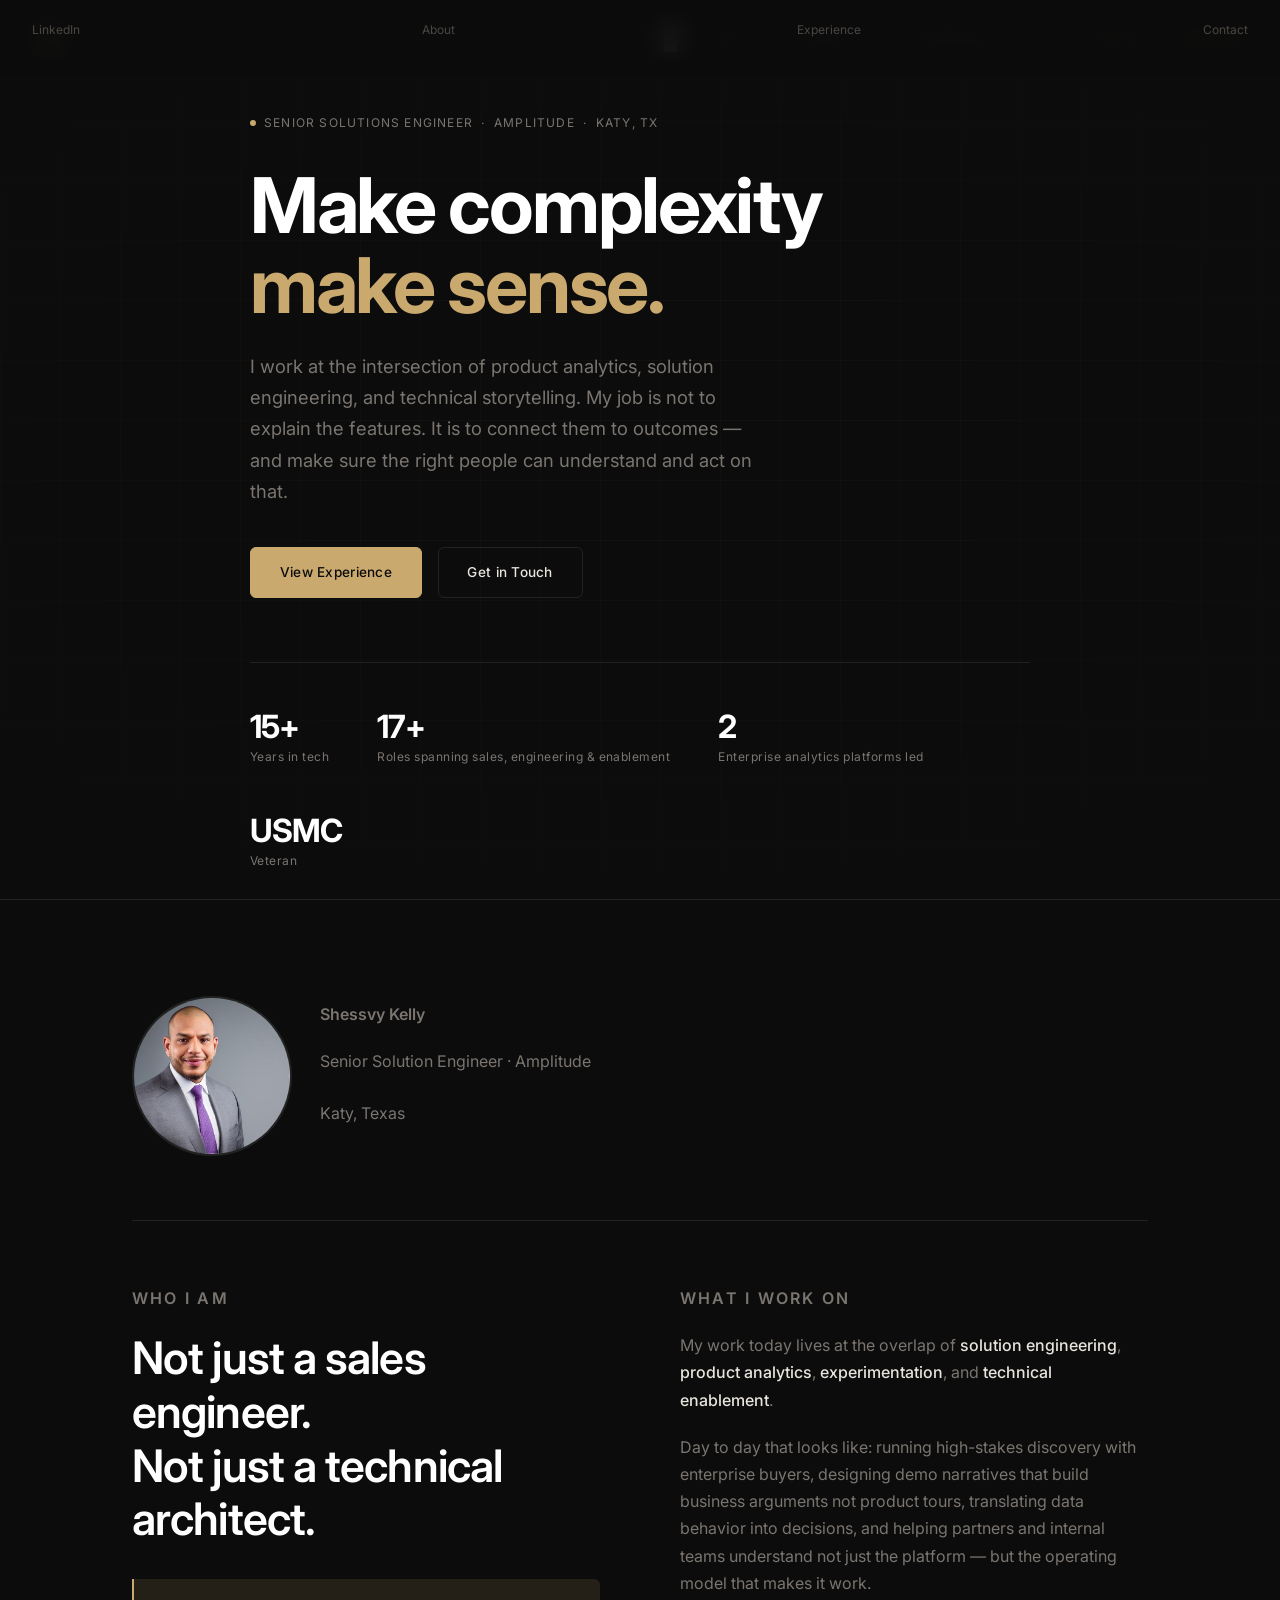
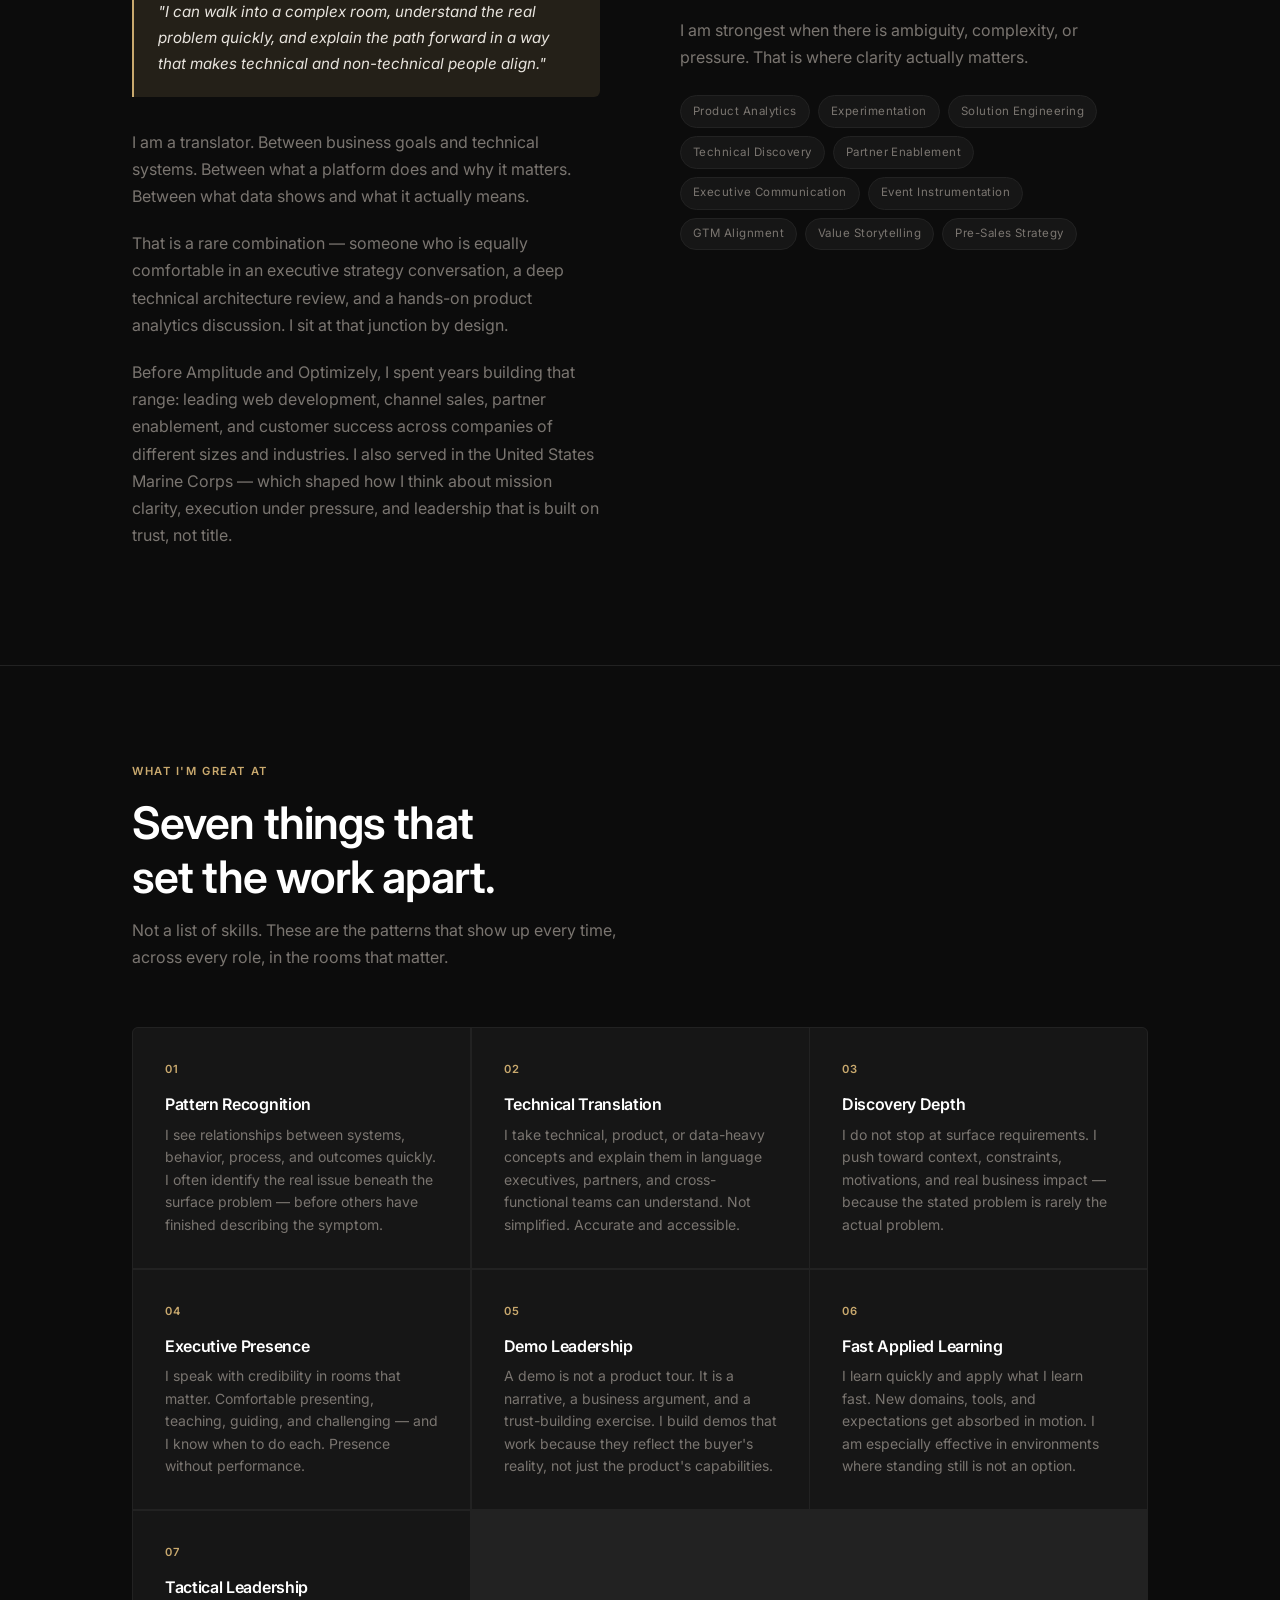
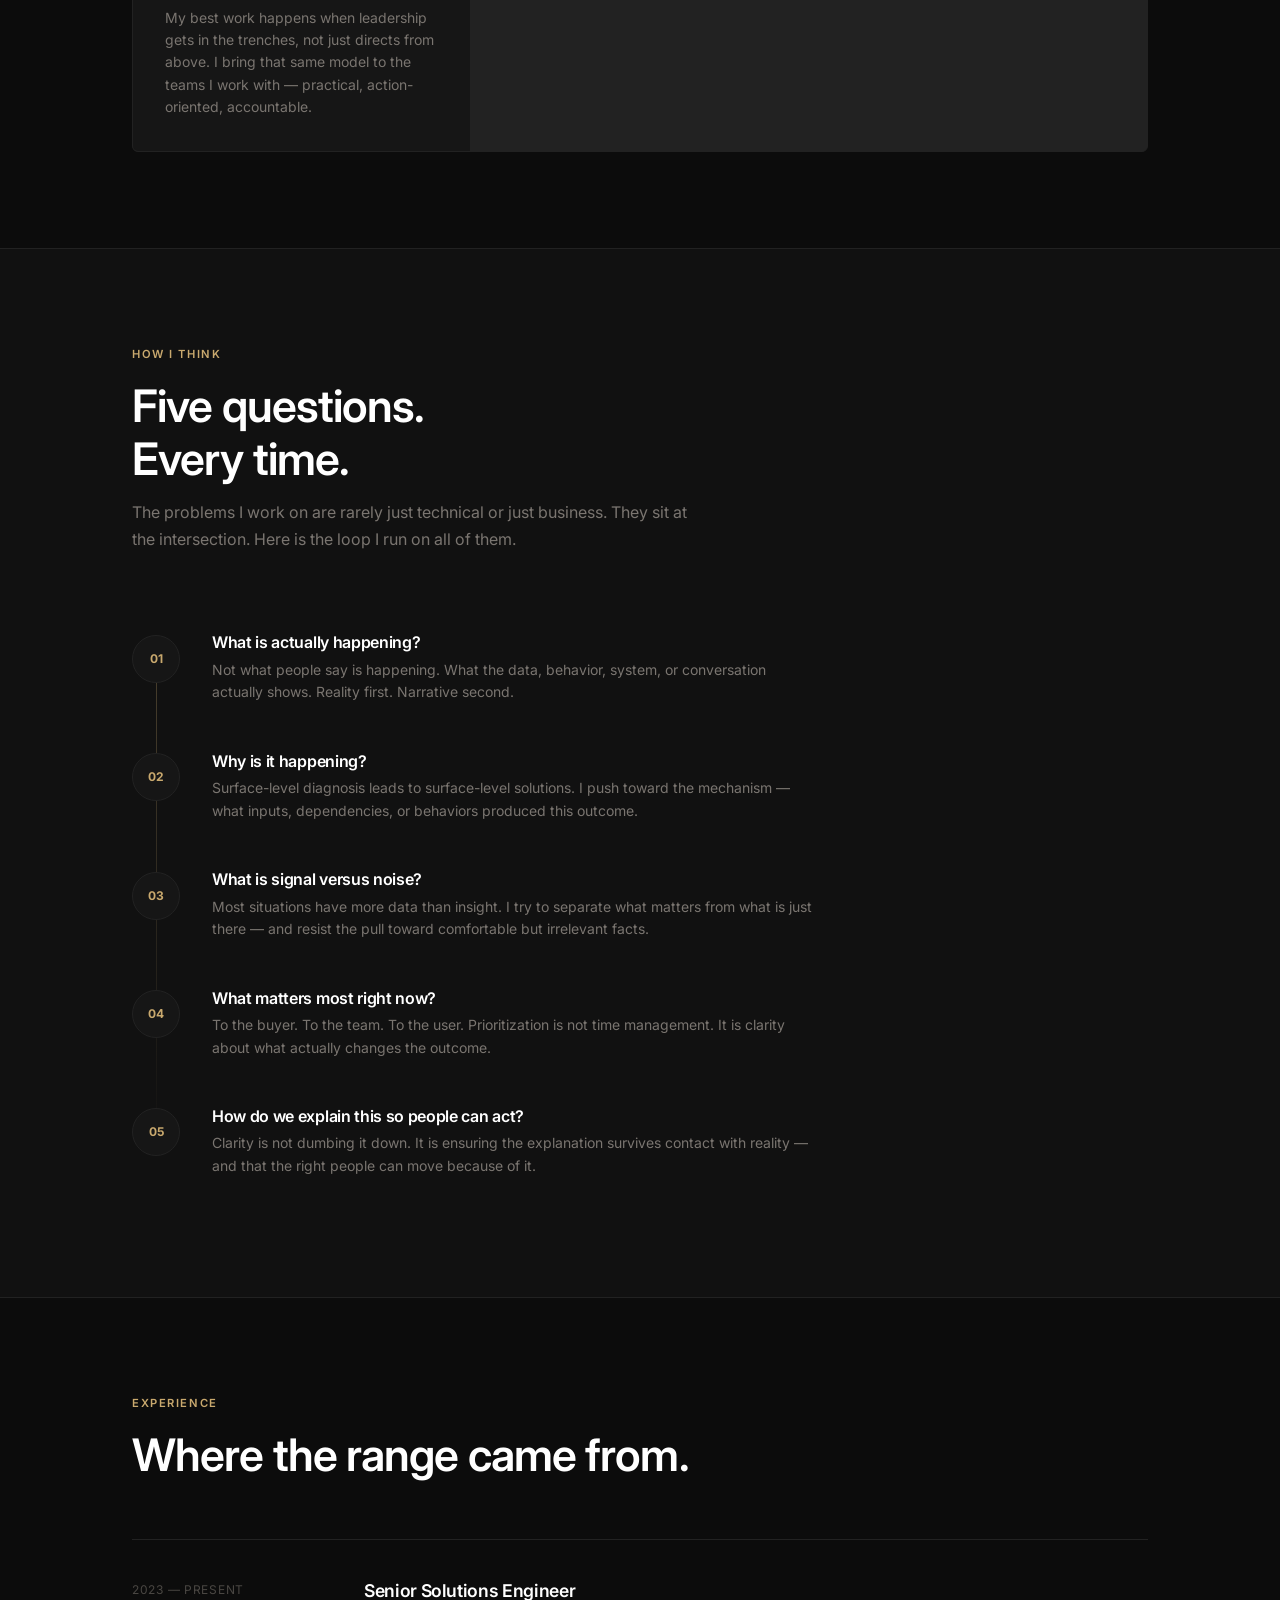
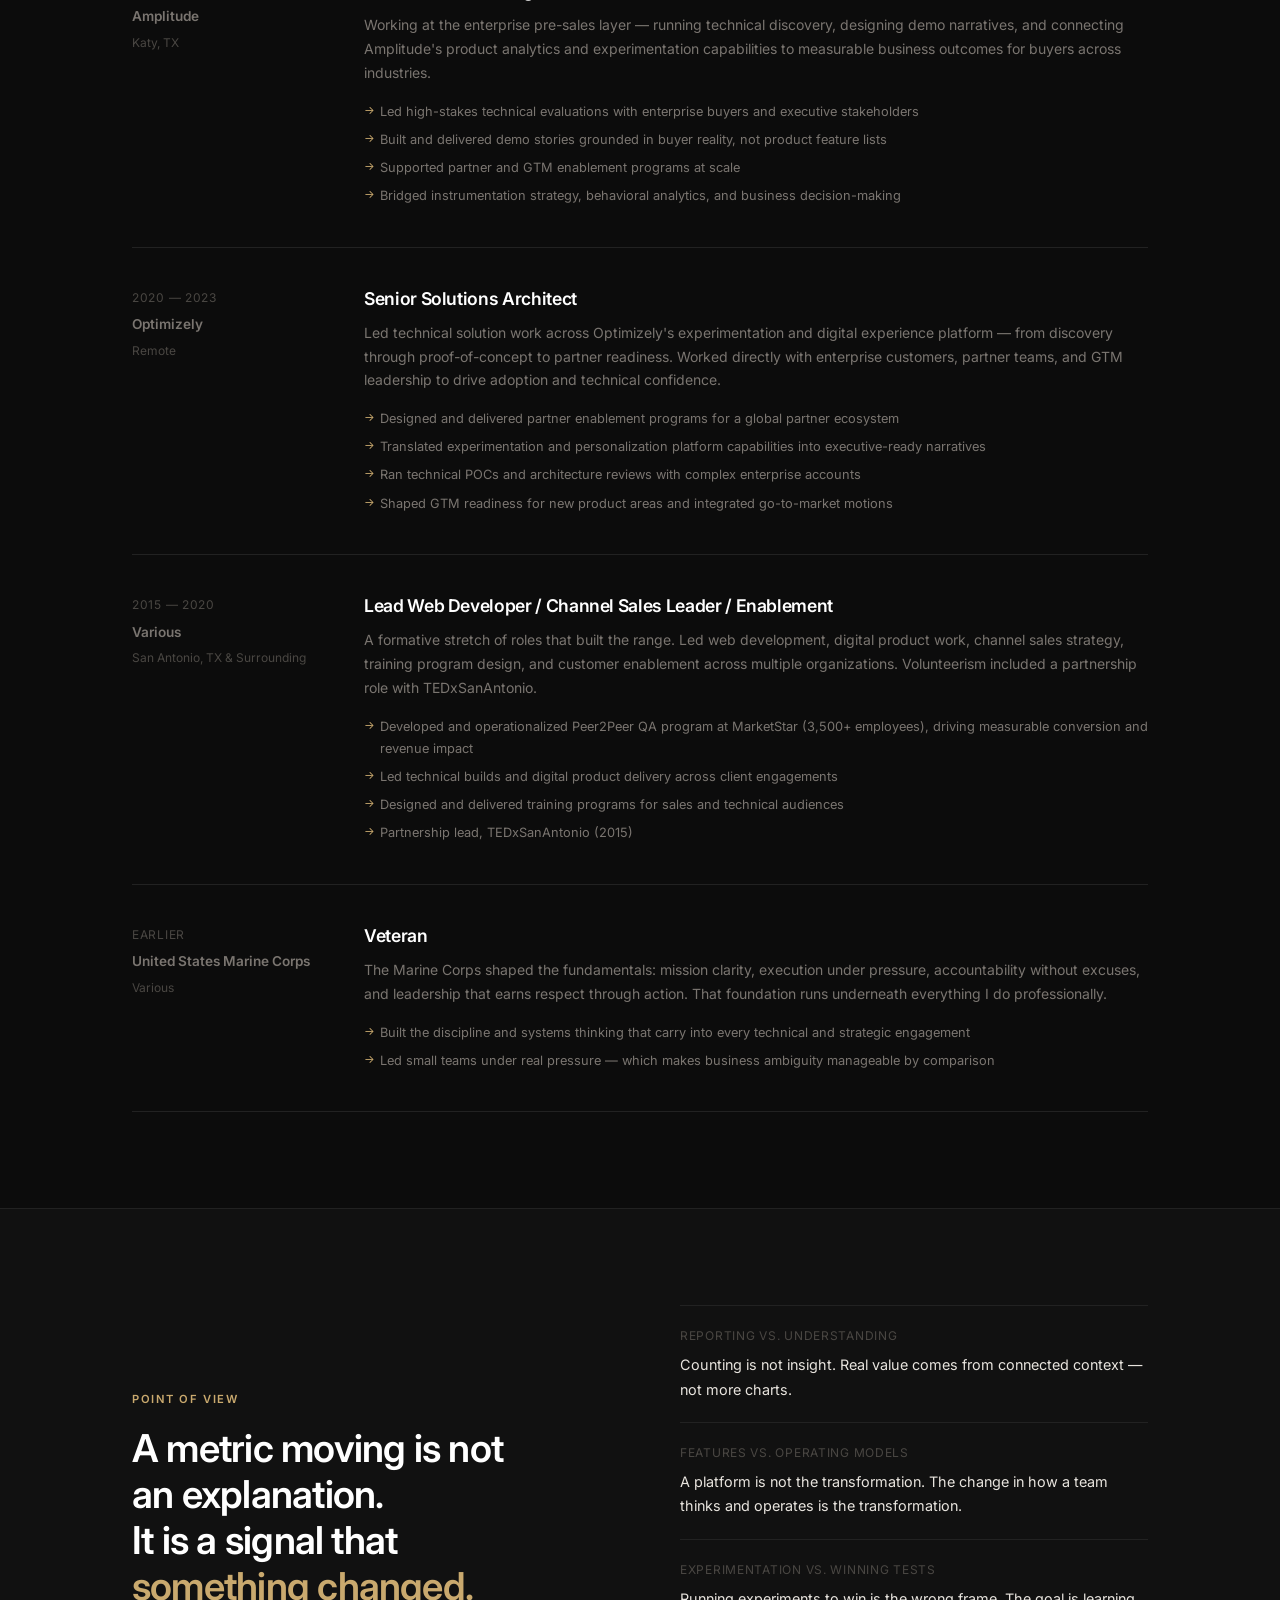
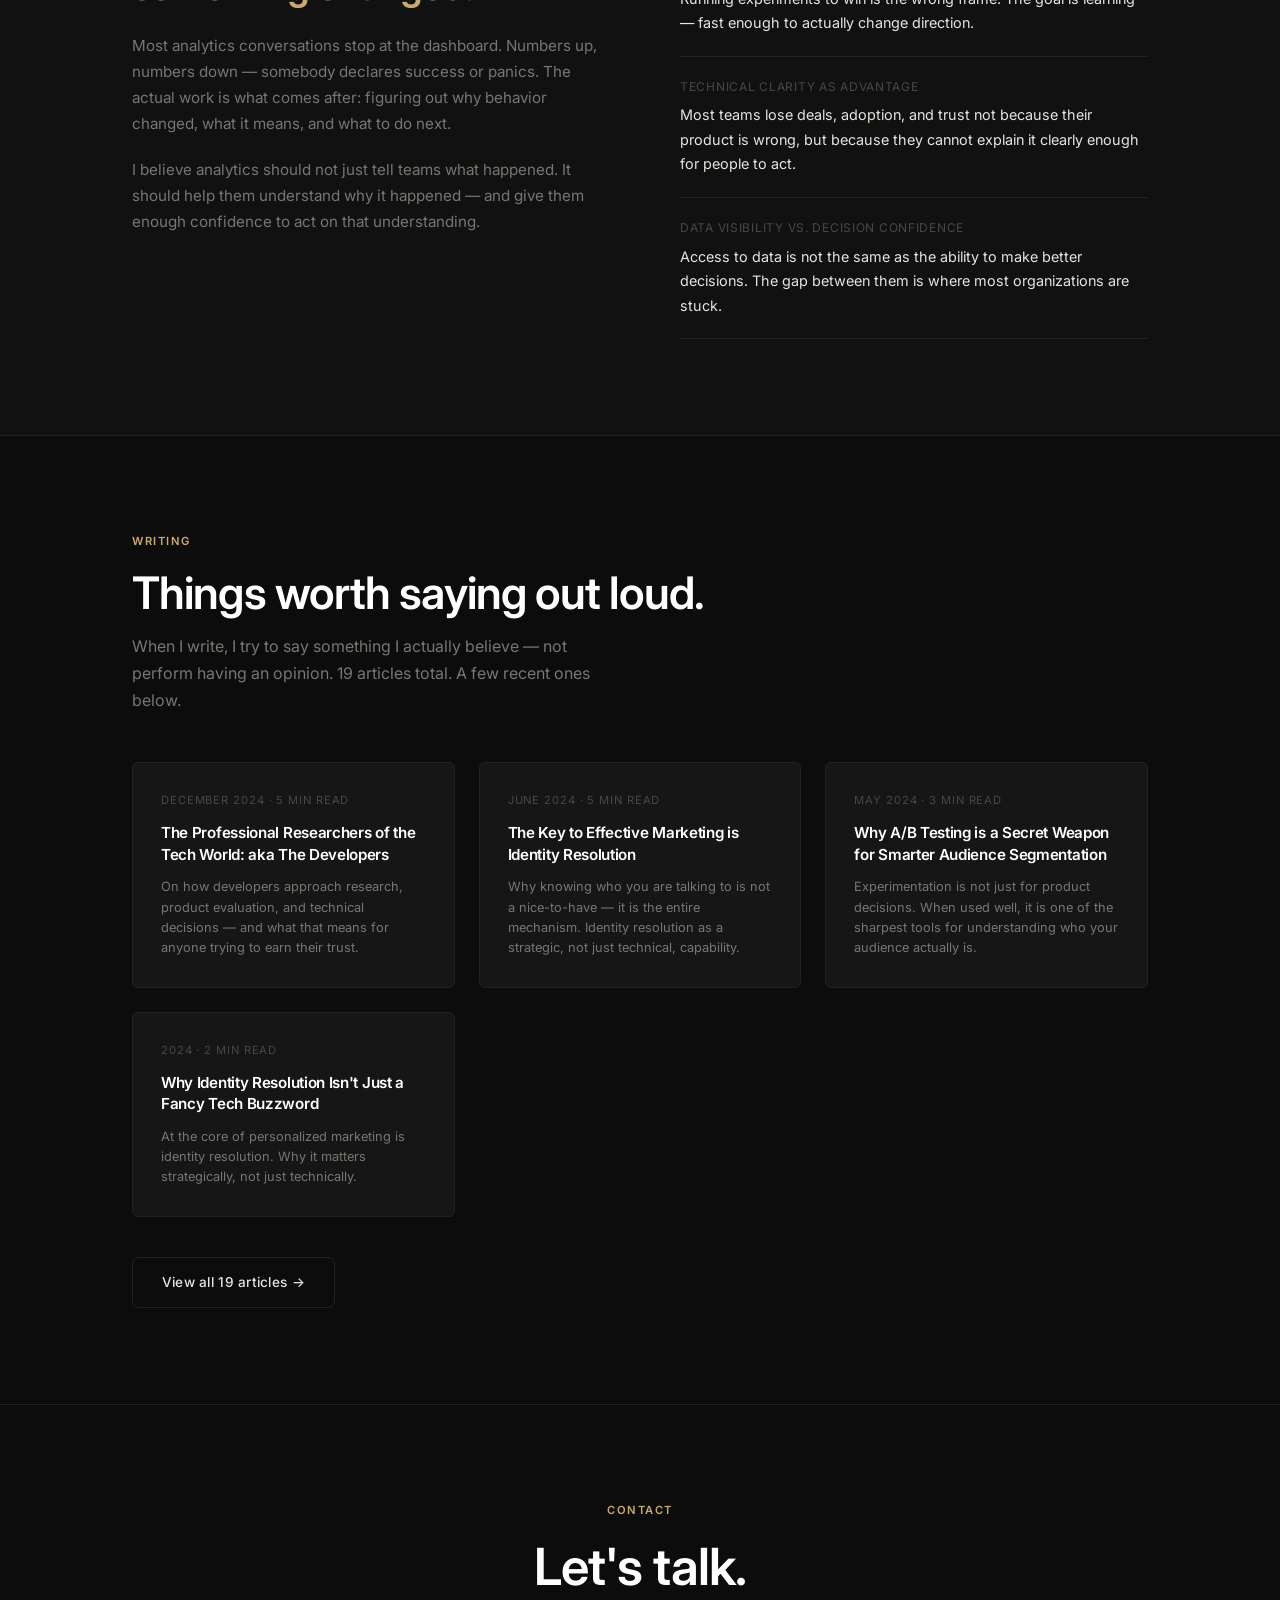
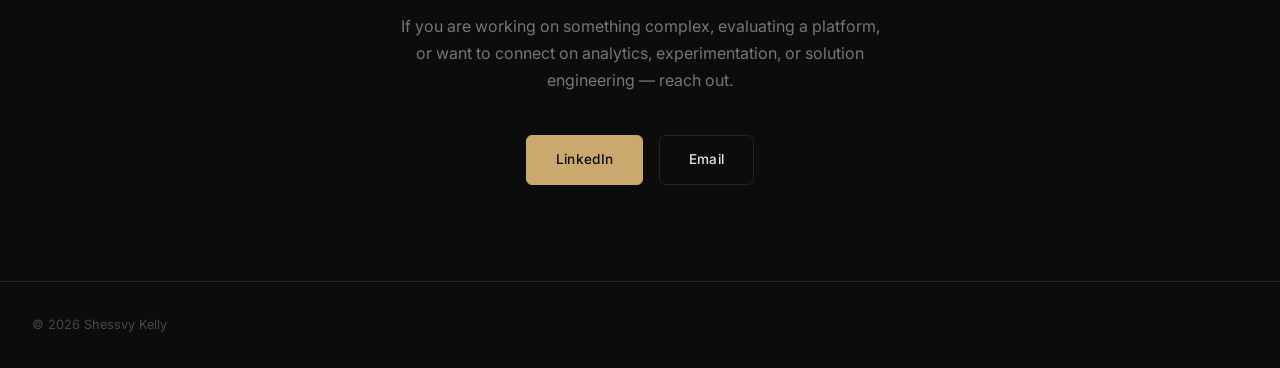
==== index.html @ 0afee430 "Inline SVG logo in nav — fixes rendering issue with img tag" ====
<!DOCTYPE html>
<html lang="en">
<head>
  <meta charset="UTF-8" />
  <meta name="viewport" content="width=device-width, initial-scale=1.0" />
  <title>Shessvy Kelly — Senior Solutions Engineer</title>
  <meta name="description" content="Shessvy Kelly is a Senior Solutions Engineer at Amplitude. He connects technical capability, product behavior, and business outcome in plain language." />

  <!-- Open Graph -->
  <meta property="og:title" content="Shessvy Kelly" />
  <meta property="og:description" content="Make complexity make sense." />
  <meta property="og:type" content="website" />
  <meta property="og:url" content="https://shessvy.com" />

  <!-- Fonts -->
  <link rel="preconnect" href="https://fonts.googleapis.com" />
  <link rel="preconnect" href="https://fonts.gstatic.com" crossorigin />
  <link href="https://fonts.googleapis.com/css2?family=Inter:wght@400;500;600;700&display=swap" rel="stylesheet" />

  <link rel="icon" type="image/svg+xml" href="favicon.svg" />
  <link rel="stylesheet" href="style.css" />
</head>
<body>

  <!-- ===== NAV ===== -->
  <nav>
    <a href="index.html" class="nav-logo">
      <svg width="36" height="36" viewBox="0 0 64 64" xmlns="http://www.w3.org/2000/svg">
        <rect width="64" height="64" rx="10" fill="#161616"/>
        <rect x="1" y="1" width="62" height="62" rx="9" fill="none" stroke="#c9a96e" stroke-width="1.5" opacity="0.45"/>
        <text x="32" y="44" font-family="Inter, -apple-system, sans-serif" font-size="28" font-weight="700" fill="#c9a96e" text-anchor="middle" letter-spacing="-1">SK</text>
      </svg>
    </a>
    <button class="nav-hamburger" aria-label="Open menu">&#9776;</button>
    <ul class="nav-links" id="nav-links">
      <button class="nav-close" id="nav-close" aria-label="Close menu">&#10005;</button>
      <li><a href="#about">About</a></li>
      <li><a href="#strengths">Strengths</a></li>
      <li><a href="experience.html">Experience</a></li>
      <li><a href="#pov">POV</a></li>
      <li><a href="writing.html">Writing</a></li>
      <li><a href="#contact" class="nav-cta">Contact</a></li>
    </ul>
  </nav>

  <!-- ===== HERO ===== -->
  <section id="hero">
    <div class="hero-grid"></div>
    <div class="container">
      <div class="hero-content">

        <div class="hero-eyebrow">
          <span class="hero-eyebrow-dot"></span>
          Senior Solutions Engineer &nbsp;·&nbsp; Amplitude &nbsp;·&nbsp; Katy, TX
        </div>

        <h1 class="hero-headline">
          Make complexity<br><em>make sense.</em>
        </h1>

        <p class="hero-sub">
          I work at the intersection of product analytics, solution engineering, and technical storytelling.
          My job is not to explain the features. It is to connect them to outcomes — and make sure
          the right people can understand and act on that.
        </p>

        <div class="hero-actions">
          <a href="experience.html" class="btn btn-primary">View Experience</a>
          <a href="#contact" class="btn btn-ghost">Get in Touch</a>
        </div>

        <div class="hero-stats">
          <div class="stat-item">
            <span class="stat-number">15+</span>
            <span class="stat-label">Years in tech</span>
          </div>
          <div class="stat-item">
            <span class="stat-number">17+</span>
            <span class="stat-label">Roles spanning sales, engineering &amp; enablement</span>
          </div>
          <div class="stat-item">
            <span class="stat-number">2</span>
            <span class="stat-label">Enterprise analytics platforms led</span>
          </div>
          <div class="stat-item">
            <span class="stat-number">USMC</span>
            <span class="stat-label">Veteran</span>
          </div>
        </div>

      </div>
    </div>
  </section>

  <!-- ===== ABOUT ===== -->
  <section id="about">
    <div class="container">
      <div class="about-photo-row">
        <img src="shessvyimage.jpeg" alt="Shessvy Kelly" class="about-photo" />
        <div class="about-photo-meta">
          <p class="about-photo-name">Shessvy Kelly</p>
          <p class="about-photo-title">Senior Solution Engineer · Amplitude</p>
          <p class="about-photo-location">Katy, Texas</p>
        </div>
      </div>
      <div class="about-grid">
        <div>
          <p class="section-label">Who I Am</p>
          <h2>Not just a sales engineer.<br>Not just a technical architect.</h2>
          <div class="about-callout">
            <p>"I can walk into a complex room, understand the real problem quickly, and explain the path forward in a way that makes technical and non-technical people align."</p>
          </div>
          <p>
            I am a translator. Between business goals and technical systems. Between what a platform does
            and why it matters. Between what data shows and what it actually means.
          </p>
          <p>
            That is a rare combination — someone who is equally comfortable in an executive strategy conversation,
            a deep technical architecture review, and a hands-on product analytics discussion. I sit at that junction by design.
          </p>
          <p>
            Before Amplitude and Optimizely, I spent years building that range: leading web development,
            channel sales, partner enablement, and customer success across companies of different sizes and industries.
            I also served in the United States Marine Corps — which shaped how I think about mission clarity,
            execution under pressure, and leadership that is built on trust, not title.
          </p>
        </div>
        <div>
          <p class="section-label fade-up">What I Work On</p>
          <p class="fade-up">
            My work today lives at the overlap of <strong>solution engineering</strong>,
            <strong>product analytics</strong>, <strong>experimentation</strong>, and
            <strong>technical enablement</strong>.
          </p>
          <p class="fade-up">
            Day to day that looks like: running high-stakes discovery with enterprise buyers,
            designing demo narratives that build business arguments not product tours,
            translating data behavior into decisions, and helping partners and internal teams
            understand not just the platform — but the operating model that makes it work.
          </p>
          <p class="fade-up">
            I am strongest when there is ambiguity, complexity, or pressure.
            That is where clarity actually matters.
          </p>
          <div class="about-tags fade-up">
            <span class="tag">Product Analytics</span>
            <span class="tag">Experimentation</span>
            <span class="tag">Solution Engineering</span>
            <span class="tag">Technical Discovery</span>
            <span class="tag">Partner Enablement</span>
            <span class="tag">Executive Communication</span>
            <span class="tag">Event Instrumentation</span>
            <span class="tag">GTM Alignment</span>
            <span class="tag">Value Storytelling</span>
            <span class="tag">Pre-Sales Strategy</span>
          </div>
        </div>
      </div>
    </div>
  </section>

  <!-- ===== STRENGTHS ===== -->

  <section id="strengths">
    <div class="container">
      <p class="section-label">What I'm Great At</p>
      <h2>Seven things that<br>set the work apart.</h2>
      <p class="section-intro">
        Not a list of skills. These are the patterns that show up every time,
        across every role, in the rooms that matter.
      </p>

      <div class="strengths-grid">
        <div class="strength-card fade-up">
          <p class="strength-num">01</p>
          <h3 class="strength-title">Pattern Recognition</h3>
          <p class="strength-desc">
            I see relationships between systems, behavior, process, and outcomes quickly.
            I often identify the real issue beneath the surface problem — before others have
            finished describing the symptom.
          </p>
        </div>
        <div class="strength-card fade-up">
          <p class="strength-num">02</p>
          <h3 class="strength-title">Technical Translation</h3>
          <p class="strength-desc">
            I take technical, product, or data-heavy concepts and explain them in language
            executives, partners, and cross-functional teams can understand. Not simplified.
            Accurate and accessible.
          </p>
        </div>
        <div class="strength-card fade-up">
          <p class="strength-num">03</p>
          <h3 class="strength-title">Discovery Depth</h3>
          <p class="strength-desc">
            I do not stop at surface requirements. I push toward context, constraints,
            motivations, and real business impact — because the stated problem is rarely
            the actual problem.
          </p>
        </div>
        <div class="strength-card fade-up">
          <p class="strength-num">04</p>
          <h3 class="strength-title">Executive Presence</h3>
          <p class="strength-desc">
            I speak with credibility in rooms that matter. Comfortable presenting, teaching,
            guiding, and challenging — and I know when to do each. Presence without performance.
          </p>
        </div>
        <div class="strength-card fade-up">
          <p class="strength-num">05</p>
          <h3 class="strength-title">Demo Leadership</h3>
          <p class="strength-desc">
            A demo is not a product tour. It is a narrative, a business argument,
            and a trust-building exercise. I build demos that work because they reflect
            the buyer's reality, not just the product's capabilities.
          </p>
        </div>
        <div class="strength-card fade-up">
          <p class="strength-num">06</p>
          <h3 class="strength-title">Fast Applied Learning</h3>
          <p class="strength-desc">
            I learn quickly and apply what I learn fast. New domains, tools, and expectations
            get absorbed in motion. I am especially effective in environments where
            standing still is not an option.
          </p>
        </div>
        <div class="strength-card fade-up">
          <p class="strength-num">07</p>
          <h3 class="strength-title">Tactical Leadership</h3>
          <p class="strength-desc">
            My best work happens when leadership gets in the trenches, not just
            directs from above. I bring that same model to the teams I work with —
            practical, action-oriented, accountable.
          </p>
        </div>
      </div>
    </div>
  </section>

  <!-- ===== HOW I THINK ===== -->
  <section id="thinking">
    <div class="container">
      <p class="section-label">How I Think</p>
      <h2>Five questions.<br>Every time.</h2>
      <p class="section-intro">
        The problems I work on are rarely just technical or just business. They sit at the intersection.
        Here is the loop I run on all of them.
      </p>

      <div class="thinking-steps">

        <div class="thinking-step fade-up">
          <div class="step-marker">01</div>
          <div class="step-content">
            <h3>What is actually happening?</h3>
            <p>Not what people say is happening. What the data, behavior, system, or conversation actually shows. Reality first. Narrative second.</p>
          </div>
        </div>

        <div class="thinking-step fade-up">
          <div class="step-marker">02</div>
          <div class="step-content">
            <h3>Why is it happening?</h3>
            <p>Surface-level diagnosis leads to surface-level solutions. I push toward the mechanism — what inputs, dependencies, or behaviors produced this outcome.</p>
          </div>
        </div>

        <div class="thinking-step fade-up">
          <div class="step-marker">03</div>
          <div class="step-content">
            <h3>What is signal versus noise?</h3>
            <p>Most situations have more data than insight. I try to separate what matters from what is just there — and resist the pull toward comfortable but irrelevant facts.</p>
          </div>
        </div>

        <div class="thinking-step fade-up">
          <div class="step-marker">04</div>
          <div class="step-content">
            <h3>What matters most right now?</h3>
            <p>To the buyer. To the team. To the user. Prioritization is not time management. It is clarity about what actually changes the outcome.</p>
          </div>
        </div>

        <div class="thinking-step fade-up">
          <div class="step-marker">05</div>
          <div class="step-content">
            <h3>How do we explain this so people can act?</h3>
            <p>Clarity is not dumbing it down. It is ensuring the explanation survives contact with reality — and that the right people can move because of it.</p>
          </div>
        </div>

      </div>
    </div>
  </section>

  <!-- ===== EXPERIENCE ===== -->
  <section id="experience">
    <div class="container">
      <p class="section-label">Experience</p>
      <h2>Where the range came from.</h2>

      <div class="exp-list">

        <div class="exp-item fade-up">
          <div class="exp-meta">
            <span class="exp-period">2023 — Present</span>
            <span class="exp-company">Amplitude</span>
            <span class="exp-location">Katy, TX</span>
          </div>
          <div class="exp-body">
            <h3 class="exp-title">Senior Solutions Engineer</h3>
            <p class="exp-desc">
              Working at the enterprise pre-sales layer — running technical discovery, designing
              demo narratives, and connecting Amplitude's product analytics and experimentation
              capabilities to measurable business outcomes for buyers across industries.
            </p>
            <div class="exp-highlights">
              <span class="exp-highlight">Led high-stakes technical evaluations with enterprise buyers and executive stakeholders</span>
              <span class="exp-highlight">Built and delivered demo stories grounded in buyer reality, not product feature lists</span>
              <span class="exp-highlight">Supported partner and GTM enablement programs at scale</span>
              <span class="exp-highlight">Bridged instrumentation strategy, behavioral analytics, and business decision-making</span>
            </div>
          </div>
        </div>

        <div class="exp-item fade-up">
          <div class="exp-meta">
            <span class="exp-period">2020 — 2023</span>
            <span class="exp-company">Optimizely</span>
            <span class="exp-location">Remote</span>
          </div>
          <div class="exp-body">
            <h3 class="exp-title">Senior Solutions Architect</h3>
            <p class="exp-desc">
              Led technical solution work across Optimizely's experimentation and digital experience
              platform — from discovery through proof-of-concept to partner readiness. Worked directly
              with enterprise customers, partner teams, and GTM leadership to drive adoption and technical confidence.
            </p>
            <div class="exp-highlights">
              <span class="exp-highlight">Designed and delivered partner enablement programs for a global partner ecosystem</span>
              <span class="exp-highlight">Translated experimentation and personalization platform capabilities into executive-ready narratives</span>
              <span class="exp-highlight">Ran technical POCs and architecture reviews with complex enterprise accounts</span>
              <span class="exp-highlight">Shaped GTM readiness for new product areas and integrated go-to-market motions</span>
            </div>
          </div>
        </div>

        <div class="exp-item fade-up">
          <div class="exp-meta">
            <span class="exp-period">2015 — 2020</span>
            <span class="exp-company">Various</span>
            <span class="exp-location">San Antonio, TX &amp; Surrounding</span>
          </div>
          <div class="exp-body">
            <h3 class="exp-title">Lead Web Developer / Channel Sales Leader / Enablement</h3>
            <p class="exp-desc">
              A formative stretch of roles that built the range. Led web development, digital product work,
              channel sales strategy, training program design, and customer enablement across multiple organizations.
              Volunteerism included a partnership role with TEDxSanAntonio.
            </p>
            <div class="exp-highlights">
              <span class="exp-highlight">Developed and operationalized Peer2Peer QA program at MarketStar (3,500+ employees), driving measurable conversion and revenue impact</span>
              <span class="exp-highlight">Led technical builds and digital product delivery across client engagements</span>
              <span class="exp-highlight">Designed and delivered training programs for sales and technical audiences</span>
              <span class="exp-highlight">Partnership lead, TEDxSanAntonio (2015)</span>
            </div>
          </div>
        </div>

        <div class="exp-item fade-up">
          <div class="exp-meta">
            <span class="exp-period">Earlier</span>
            <span class="exp-company">United States Marine Corps</span>
            <span class="exp-location">Various</span>
          </div>
          <div class="exp-body">
            <h3 class="exp-title">Veteran</h3>
            <p class="exp-desc">
              The Marine Corps shaped the fundamentals: mission clarity, execution under pressure,
              accountability without excuses, and leadership that earns respect through action.
              That foundation runs underneath everything I do professionally.
            </p>
            <div class="exp-highlights">
              <span class="exp-highlight">Built the discipline and systems thinking that carry into every technical and strategic engagement</span>
              <span class="exp-highlight">Led small teams under real pressure — which makes business ambiguity manageable by comparison</span>
            </div>
          </div>
        </div>

      </div>
    </div>
  </section>

  <!-- ===== POINT OF VIEW ===== -->
  <section id="pov">
    <div class="container">
      <div class="pov-grid">
        <div>
          <p class="section-label">Point of View</p>
          <h2 class="pov-headline">
            A metric moving is not<br>an explanation.<br>
            It is a signal that<br><em>something changed.</em>
          </h2>
          <div class="pov-body">
            <p>
              Most analytics conversations stop at the dashboard. Numbers up, numbers down —
              somebody declares success or panics. The actual work is what comes after:
              figuring out why behavior changed, what it means, and what to do next.
            </p>
            <p>
              I believe analytics should not just tell teams what happened.
              It should help them understand why it happened — and give them
              enough confidence to act on that understanding.
            </p>
          </div>
        </div>

        <div class="pov-beliefs">
          <div class="pov-belief fade-up">
            <p class="pov-belief-q">Reporting vs. Understanding</p>
            <p class="pov-belief-a">Counting is not insight. Real value comes from connected context — not more charts.</p>
          </div>
          <div class="pov-belief fade-up">
            <p class="pov-belief-q">Features vs. Operating Models</p>
            <p class="pov-belief-a">A platform is not the transformation. The change in how a team thinks and operates is the transformation.</p>
          </div>
          <div class="pov-belief fade-up">
            <p class="pov-belief-q">Experimentation vs. Winning Tests</p>
            <p class="pov-belief-a">Running experiments to win is the wrong frame. The goal is learning — fast enough to actually change direction.</p>
          </div>
          <div class="pov-belief fade-up">
            <p class="pov-belief-q">Technical Clarity as Advantage</p>
            <p class="pov-belief-a">Most teams lose deals, adoption, and trust not because their product is wrong, but because they cannot explain it clearly enough for people to act.</p>
          </div>
          <div class="pov-belief fade-up">
            <p class="pov-belief-q">Data Visibility vs. Decision Confidence</p>
            <p class="pov-belief-a">Access to data is not the same as the ability to make better decisions. The gap between them is where most organizations are stuck.</p>
          </div>
        </div>
      </div>
    </div>
  </section>

  <!-- ===== WRITING ===== -->
  <section id="writing">
    <div class="container">
      <p class="section-label">Writing</p>
      <h2>Things worth saying out loud.</h2>
      <p class="section-intro">
        When I write, I try to say something I actually believe — not perform having an opinion.
        19 articles total. A few recent ones below.
      </p>

      <div class="articles-grid">
        <a href="https://www.linkedin.com/pulse/professional-researchers-tech-world-aka-developers-shessvy-lepekelly-mrgsc" target="_blank" rel="noopener" class="article-card fade-up" style="text-decoration: none;">
          <p class="article-date">December 2024 · 5 min read</p>
          <h3 class="article-title">The Professional Researchers of the Tech World: aka The Developers</h3>
          <p class="article-excerpt">On how developers approach research, product evaluation, and technical decisions — and what that means for anyone trying to earn their trust.</p>
        </a>
        <a href="https://www.linkedin.com/pulse/key-effective-marketing-identity-resolution-shessvy-lepekelly-ooojc" target="_blank" rel="noopener" class="article-card fade-up" style="text-decoration: none;">
          <p class="article-date">June 2024 · 5 min read</p>
          <h3 class="article-title">The Key to Effective Marketing is Identity Resolution</h3>
          <p class="article-excerpt">Why knowing who you are talking to is not a nice-to-have — it is the entire mechanism. Identity resolution as a strategic, not just technical, capability.</p>
        </a>
        <a href="https://www.linkedin.com/pulse/why-ab-testing-secret-weapon-smarter-audience-shessvy-lepekelly-4xktc" target="_blank" rel="noopener" class="article-card fade-up" style="text-decoration: none;">
          <p class="article-date">May 2024 · 3 min read</p>
          <h3 class="article-title">Why A/B Testing is a Secret Weapon for Smarter Audience Segmentation</h3>
          <p class="article-excerpt">Experimentation is not just for product decisions. When used well, it is one of the sharpest tools for understanding who your audience actually is.</p>
        </a>
        <a href="https://www.linkedin.com/pulse/why-identity-resolution-isnt-just-fancy-tech-buzzword-lepekelly-g0cuf" target="_blank" rel="noopener" class="article-card fade-up" style="text-decoration: none;">
          <p class="article-date">2024 · 2 min read</p>
          <h3 class="article-title">Why Identity Resolution Isn't Just a Fancy Tech Buzzword</h3>
          <p class="article-excerpt">At the core of personalized marketing is identity resolution. Why it matters strategically, not just technically.</p>
        </a>
      </div>
      <div style="margin-top: 2.5rem;">
        <a href="writing.html" class="btn btn-ghost">View all 19 articles →</a>
      </div>
    </div>
  </section>

  <!-- ===== CONTACT ===== -->
  <section id="contact">
    <div class="container">
      <p class="section-label">Contact</p>
      <h2>Let's talk.</h2>
      <p class="section-intro">
        If you are working on something complex, evaluating a platform, or want to connect
        on analytics, experimentation, or solution engineering — reach out.
      </p>
      <div class="contact-links">
        <a href="https://www.linkedin.com/in/shessvy" target="_blank" rel="noopener" class="btn btn-primary">
          LinkedIn
        </a>
        <a href="mailto:shessvy@shessvy.com" class="btn btn-ghost">
          Email
        </a>
      </div>
    </div>
  </section>

  <!-- ===== FOOTER ===== -->
  <footer>
    <p class="footer-name">© 2026 Shessvy Kelly</p>
    <nav class="footer-links">
      <a href="https://www.linkedin.com/in/shessvy" target="_blank" rel="noopener">LinkedIn</a>
      <a href="#about">About</a>
      <a href="experience.html">Experience</a>
      <a href="#contact">Contact</a>
    </nav>
  </footer>

  <script src="script.js"></script>
</body>
</html>
---- style.css ----
/* ===== RESET & BASE ===== */
*, *::before, *::after {
  box-sizing: border-box;
  margin: 0;
  padding: 0;
}

:root {
  --bg: #0c0c0c;
  --bg-secondary: #111111;
  --bg-card: #161616;
  --border: #222222;
  --text: #e8e4de;
  --text-muted: #7a7570;
  --text-dim: #4a4743;
  --accent: #c9a96e;
  --accent-dim: rgba(201, 169, 110, 0.12);
  --accent-border: rgba(201, 169, 110, 0.3);
  --white: #ffffff;
  --font-sans: 'Inter', -apple-system, BlinkMacSystemFont, 'Segoe UI', sans-serif;
  --font-serif: 'Playfair Display', Georgia, serif;
  --transition: 0.2s ease;
  --radius: 6px;
  --max-width: 1080px;
}

html {
  scroll-behavior: smooth;
  font-size: 16px;
}

body {
  background-color: var(--bg);
  color: var(--text);
  font-family: var(--font-sans);
  line-height: 1.7;
  -webkit-font-smoothing: antialiased;
  -moz-osx-font-smoothing: grayscale;
}

/* ===== SCROLLBAR ===== */
::-webkit-scrollbar { width: 6px; }
::-webkit-scrollbar-track { background: var(--bg); }
::-webkit-scrollbar-thumb { background: var(--border); border-radius: 3px; }

/* ===== TYPOGRAPHY ===== */
h1, h2, h3, h4 {
  font-family: var(--font-sans);
  font-weight: 600;
  letter-spacing: -0.02em;
  line-height: 1.2;
}

a {
  color: var(--accent);
  text-decoration: none;
  transition: opacity var(--transition);
}

a:hover { opacity: 0.75; }

/* ===== NAV ===== */
nav {
  position: fixed;
  top: 0;
  left: 0;
  right: 0;
  z-index: 100;
  padding: 1.25rem 2rem;
  display: flex;
  align-items: center;
  justify-content: space-between;
  background: rgba(12, 12, 12, 0.9);
  backdrop-filter: blur(12px);
  border-bottom: 1px solid transparent;
  transition: border-color var(--transition);
}

nav.scrolled { border-bottom-color: var(--border); }

.nav-logo {
  display: flex;
  align-items: center;
  text-decoration: none;
}

.nav-logo-img {
  width: 36px;
  height: 36px;
  display: block;
}

.nav-links {
  display: flex;
  gap: 2rem;
  list-style: none;
}

.nav-links a {
  font-size: 0.8rem;
  color: var(--text-muted);
  letter-spacing: 0.06em;
  text-transform: uppercase;
  transition: color var(--transition);
}

.nav-links a:hover {
  color: var(--text);
  opacity: 1;
}

.nav-cta {
  font-size: 0.8rem !important;
  color: var(--accent) !important;
}

.nav-hamburger {
  display: none;
  background: none;
  border: none;
  color: var(--text-muted);
  font-size: 1.25rem;
  cursor: pointer;
  padding: 0.25rem;
  line-height: 1;
}

/* ===== BACK HOME ===== */
.back-home {
  display: inline-flex;
  align-items: center;
  gap: 0.4rem;
  font-size: 0.78rem;
  color: var(--text-muted);
  text-decoration: none;
  padding: 5rem 2rem 0;
  max-width: var(--max-width);
  margin: 0 auto;
  transition: color var(--transition);
}

.back-home:hover {
  color: var(--accent);
  opacity: 1;
}

/* ===== LAYOUT ===== */
.container {
  max-width: var(--max-width);
  margin: 0 auto;
  padding: 0 2rem;
}

section {
  padding: 6rem 0;
  border-bottom: 1px solid var(--border);
}

section:last-of-type { border-bottom: none; }

.section-label {
  font-size: 0.7rem;
  font-weight: 600;
  letter-spacing: 0.14em;
  text-transform: uppercase;
  color: var(--accent);
  margin-bottom: 1rem;
}

/* ===== HERO ===== */
#hero {
  min-height: 100vh;
  display: flex;
  align-items: center;
  padding: 5rem 0 0;
  border-bottom: 1px solid var(--border);
  position: relative;
  overflow: hidden;
}

.hero-grid {
  position: absolute;
  inset: 0;
  background-image:
    linear-gradient(rgba(201, 169, 110, 0.03) 1px, transparent 1px),
    linear-gradient(90deg, rgba(201, 169, 110, 0.03) 1px, transparent 1px);
  background-size: 60px 60px;
  mask-image: radial-gradient(ellipse 80% 60% at 50% 50%, black 30%, transparent 100%);
}

.hero-content {
  position: relative;
  z-index: 1;
  max-width: 780px;
}

.hero-eyebrow {
  display: inline-flex;
  align-items: center;
  gap: 0.5rem;
  font-size: 0.75rem;
  letter-spacing: 0.1em;
  text-transform: uppercase;
  color: var(--text-muted);
  margin-bottom: 2rem;
}

.hero-eyebrow-dot {
  width: 6px;
  height: 6px;
  border-radius: 50%;
  background: var(--accent);
  animation: pulse 2.5s ease-in-out infinite;
}

@keyframes pulse {
  0%, 100% { opacity: 1; transform: scale(1); }
  50% { opacity: 0.5; transform: scale(0.85); }
}

.hero-headline {
  font-size: clamp(2.8rem, 6vw, 5.5rem);
  font-weight: 700;
  letter-spacing: -0.03em;
  line-height: 1.05;
  color: var(--white);
  margin-bottom: 1.5rem;
}

.hero-headline em {
  font-style: normal;
  color: var(--accent);
}

.hero-sub {
  font-size: 1.15rem;
  color: var(--text-muted);
  max-width: 520px;
  line-height: 1.7;
  margin-bottom: 2.5rem;
}

.hero-actions {
  display: flex;
  gap: 1rem;
  flex-wrap: wrap;
}

.btn {
  display: inline-block;
  padding: 0.8rem 1.8rem;
  font-size: 0.85rem;
  font-weight: 500;
  border-radius: var(--radius);
  transition: all var(--transition);
  cursor: pointer;
  letter-spacing: 0.02em;
}

.btn-primary {
  background: var(--accent);
  color: #0c0c0c;
  border: 1px solid var(--accent);
}

.btn-primary:hover {
  background: transparent;
  color: var(--accent);
  opacity: 1;
}

.btn-ghost {
  background: transparent;
  color: var(--text);
  border: 1px solid var(--border);
}

.btn-ghost:hover {
  border-color: var(--text-muted);
  opacity: 1;
}

.hero-stats {
  display: flex;
  gap: 3rem;
  margin-top: 4rem;
  padding-top: 3rem;
  border-top: 1px solid var(--border);
  flex-wrap: wrap;
}

.stat-item {
  display: flex;
  flex-direction: column;
  gap: 0.25rem;
}

.stat-number {
  font-size: 2rem;
  font-weight: 700;
  color: var(--white);
  letter-spacing: -0.03em;
  line-height: 1;
}

.stat-label {
  font-size: 0.75rem;
  color: var(--text-muted);
  letter-spacing: 0.04em;
}

/* ===== ABOUT PHOTO ===== */
.about-photo-row {
  display: flex;
  flex-direction: row;
  align-items: center;
  gap: 1.75rem;
  margin-bottom: 4rem;
  padding-bottom: 4rem;
  border-bottom: 1px solid var(--border);
}

.about-photo {
  width: 160px;
  height: 160px;
  min-width: 160px;
  min-height: 160px;
  border-radius: 50%;
  object-fit: cover;
  object-position: center top;
  border: 2px solid var(--border);
  flex-shrink: 0;
  display: block;
}

.about-photo-meta {
  display: flex;
  flex-direction: column;
  gap: 0.25rem;
}

.about-photo-name {
  font-size: 1.1rem;
  font-weight: 600;
  color: var(--white);
  line-height: 1.2;
}

.about-photo-title {
  font-size: 0.82rem;
  color: var(--text-muted);
}

.about-photo-location {
  font-size: 0.75rem;
  color: var(--text-dim);
}

/* ===== ABOUT ===== */
#about .about-grid {
  display: grid;
  grid-template-columns: 1fr 1fr;
  gap: 5rem;
  align-items: start;
}

#about h2 {
  font-size: clamp(1.8rem, 3.5vw, 2.8rem);
  color: var(--white);
  margin-bottom: 1.5rem;
}

#about p {
  color: var(--text-muted);
  margin-bottom: 1.25rem;
  font-size: 1rem;
}

#about p strong {
  color: var(--text);
  font-weight: 500;
}

.about-callout {
  background: var(--accent-dim);
  border-left: 2px solid var(--accent);
  padding: 1.25rem 1.5rem;
  border-radius: 0 var(--radius) var(--radius) 0;
  margin: 2rem 0;
}

.about-callout p {
  color: var(--text) !important;
  font-size: 0.95rem !important;
  margin: 0 !important;
  font-style: italic;
}

.about-tags {
  display: flex;
  flex-wrap: wrap;
  gap: 0.5rem;
  margin-top: 1.5rem;
}

.tag {
  font-size: 0.72rem;
  padding: 0.35rem 0.75rem;
  border-radius: 999px;
  border: 1px solid var(--border);
  color: var(--text-muted);
  letter-spacing: 0.04em;
  background: var(--bg-card);
}

/* ===== STRENGTHS ===== */
#strengths h2 {
  font-size: clamp(1.8rem, 3.5vw, 2.8rem);
  color: var(--white);
  margin-bottom: 0.75rem;
}

#strengths .section-intro {
  color: var(--text-muted);
  max-width: 520px;
  margin-bottom: 3.5rem;
}

.strengths-grid {
  display: grid;
  grid-template-columns: repeat(auto-fit, minmax(300px, 1fr));
  gap: 1.5px;
  background: var(--border);
  border: 1px solid var(--border);
  border-radius: var(--radius);
  overflow: hidden;
}

.strength-card {
  background: var(--bg-card);
  padding: 2rem;
  transition: background var(--transition);
}

.strength-card:hover {
  background: #1c1c1c;
}

.strength-num {
  font-size: 0.7rem;
  font-weight: 600;
  color: var(--accent);
  letter-spacing: 0.1em;
  margin-bottom: 1rem;
}

.strength-title {
  font-size: 1rem;
  font-weight: 600;
  color: var(--white);
  margin-bottom: 0.6rem;
}

.strength-desc {
  font-size: 0.875rem;
  color: var(--text-muted);
  line-height: 1.6;
}

/* ===== HOW I THINK ===== */
#thinking {
  background: var(--bg-secondary);
}

#thinking h2 {
  font-size: clamp(1.8rem, 3.5vw, 2.8rem);
  color: var(--white);
  margin-bottom: 0.75rem;
}

#thinking .section-intro {
  color: var(--text-muted);
  max-width: 560px;
  margin-bottom: 3.5rem;
}

.thinking-steps {
  display: flex;
  flex-direction: column;
  gap: 0;
  position: relative;
  max-width: 680px;
}

.thinking-steps::before {
  content: '';
  position: absolute;
  left: 1.5rem;
  top: 3rem;
  bottom: 3rem;
  width: 1px;
  background: linear-gradient(to bottom, var(--accent-border), transparent);
}

.thinking-step {
  display: flex;
  gap: 2rem;
  padding: 1.5rem 0;
}

.step-marker {
  flex-shrink: 0;
  width: 3rem;
  height: 3rem;
  border-radius: 50%;
  background: var(--bg-card);
  border: 1px solid var(--border);
  display: flex;
  align-items: center;
  justify-content: center;
  font-size: 0.75rem;
  font-weight: 700;
  color: var(--accent);
  position: relative;
  z-index: 1;
  margin-top: 0.1rem;
}

.step-content h3 {
  font-size: 1rem;
  font-weight: 600;
  color: var(--white);
  margin-bottom: 0.4rem;
}

.step-content p {
  font-size: 0.875rem;
  color: var(--text-muted);
  line-height: 1.6;
}

/* ===== EXPERIENCE ===== */
#experience h2 {
  font-size: clamp(1.8rem, 3.5vw, 2.8rem);
  color: var(--white);
  margin-bottom: 3.5rem;
}

.exp-list {
  display: flex;
  flex-direction: column;
  gap: 0;
}

.exp-item {
  display: grid;
  grid-template-columns: 200px 1fr;
  gap: 2rem;
  padding: 2.5rem 0;
  border-top: 1px solid var(--border);
}

.exp-item:last-child { border-bottom: 1px solid var(--border); }

.exp-meta {
  display: flex;
  flex-direction: column;
  gap: 0.3rem;
}

.exp-period {
  font-size: 0.75rem;
  color: var(--text-dim);
  letter-spacing: 0.06em;
  text-transform: uppercase;
}

.exp-company {
  font-size: 0.85rem;
  font-weight: 600;
  color: var(--text-muted);
}

.exp-location {
  font-size: 0.75rem;
  color: var(--text-dim);
}

.exp-body {}

.exp-title {
  font-size: 1.1rem;
  font-weight: 600;
  color: var(--white);
  margin-bottom: 0.75rem;
}

.exp-desc {
  font-size: 0.875rem;
  color: var(--text-muted);
  line-height: 1.7;
  margin-bottom: 1rem;
}

.exp-highlights {
  display: flex;
  flex-direction: column;
  gap: 0.4rem;
}

.exp-highlight {
  font-size: 0.8rem;
  color: var(--text-muted);
  padding-left: 1rem;
  position: relative;
}

.exp-highlight::before {
  content: '→';
  position: absolute;
  left: 0;
  color: var(--accent);
  font-size: 0.7rem;
}

/* ===== POINT OF VIEW ===== */
#pov {
  background: var(--bg-secondary);
}

.pov-grid {
  display: grid;
  grid-template-columns: 1fr 1fr;
  gap: 5rem;
  align-items: center;
}

.pov-headline {
  font-size: clamp(1.6rem, 3vw, 2.4rem);
  color: var(--white);
  line-height: 1.2;
  margin-bottom: 1.5rem;
}

.pov-headline em {
  color: var(--accent);
  font-style: normal;
}

.pov-body p {
  color: var(--text-muted);
  margin-bottom: 1.25rem;
  font-size: 0.95rem;
}

.pov-beliefs {
  display: flex;
  flex-direction: column;
  gap: 0;
}

.pov-belief {
  padding: 1.25rem 0;
  border-top: 1px solid var(--border);
}

.pov-belief:last-child { border-bottom: 1px solid var(--border); }

.pov-belief-q {
  font-size: 0.75rem;
  color: var(--text-dim);
  letter-spacing: 0.06em;
  text-transform: uppercase;
  margin-bottom: 0.4rem;
}

.pov-belief-a {
  font-size: 0.9rem;
  color: var(--text);
}

/* ===== WRITING ===== */
#writing h2 {
  font-size: clamp(1.8rem, 3.5vw, 2.8rem);
  color: var(--white);
  margin-bottom: 0.75rem;
}

#writing .section-intro {
  color: var(--text-muted);
  max-width: 480px;
  margin-bottom: 3rem;
}

.articles-grid {
  display: grid;
  grid-template-columns: repeat(auto-fit, minmax(280px, 1fr));
  gap: 1.5rem;
}

.article-card {
  background: var(--bg-card);
  border: 1px solid var(--border);
  border-radius: var(--radius);
  padding: 1.75rem;
  transition: border-color var(--transition), transform var(--transition);
  cursor: pointer;
}

.article-card:hover {
  border-color: var(--accent-border);
  transform: translateY(-2px);
}

.article-date {
  font-size: 0.7rem;
  color: var(--text-dim);
  letter-spacing: 0.08em;
  text-transform: uppercase;
  margin-bottom: 0.75rem;
}

.article-title {
  font-size: 0.95rem;
  font-weight: 600;
  color: var(--white);
  line-height: 1.4;
  margin-bottom: 0.75rem;
}

.article-excerpt {
  font-size: 0.8rem;
  color: var(--text-muted);
  line-height: 1.6;
}

/* ===== CONTACT ===== */
#contact {
  text-align: center;
}

#contact h2 {
  font-size: clamp(2rem, 4vw, 3.5rem);
  color: var(--white);
  margin-bottom: 1rem;
}

#contact .section-intro {
  color: var(--text-muted);
  max-width: 480px;
  margin: 0 auto 2.5rem;
}

.contact-links {
  display: flex;
  gap: 1rem;
  justify-content: center;
  flex-wrap: wrap;
}

/* ===== FOOTER ===== */
footer {
  padding: 2rem;
  border-top: 1px solid var(--border);
  display: flex;
  align-items: center;
  justify-content: space-between;
  gap: 1rem;
  flex-wrap: wrap;
}

.footer-name {
  font-size: 0.8rem;
  color: var(--text-dim);
}

.footer-links {
  display: flex;
  gap: 1.5rem;
}

.footer-links a {
  font-size: 0.75rem;
  color: var(--text-dim);
}

.footer-links a:hover { color: var(--text-muted); opacity: 1; }

/* ===== FADE-IN ANIMATIONS ===== */
.fade-up {
  opacity: 0;
  transform: translateY(20px);
  transition: opacity 0.6s ease, transform 0.6s ease;
}

.fade-up.visible {
  opacity: 1;
  transform: translateY(0);
}

/* ===== MOBILE ===== */
@media (max-width: 768px) {
  nav { padding: 1rem 1.5rem; }

  .nav-hamburger { display: block; }

  .nav-links {
    display: none;
    position: fixed;
    top: 0; left: 0; right: 0; bottom: 0;
    background: var(--bg);
    flex-direction: column;
    align-items: center;
    justify-content: center;
    gap: 2.5rem;
    z-index: 99;
  }

  .nav-links.open { display: flex; }

  .nav-links a {
    font-size: 1.1rem;
  }

  .nav-close {
    position: absolute;
    top: 1.5rem;
    right: 1.5rem;
    background: none;
    border: none;
    color: var(--text-muted);
    font-size: 1.5rem;
    cursor: pointer;
  }

  .container { padding: 0 1.5rem; }

  section { padding: 4rem 0; }

  #about .about-grid,
  .pov-grid {
    grid-template-columns: 1fr;
    gap: 2.5rem;
  }

  .exp-item {
    grid-template-columns: 1fr;
    gap: 0.5rem;
  }

  .exp-meta { flex-direction: row; flex-wrap: wrap; gap: 0.5rem; align-items: center; }

  .hero-stats { gap: 2rem; }

  .stat-number { font-size: 1.5rem; }

  .strengths-grid { grid-template-columns: 1fr; }
}
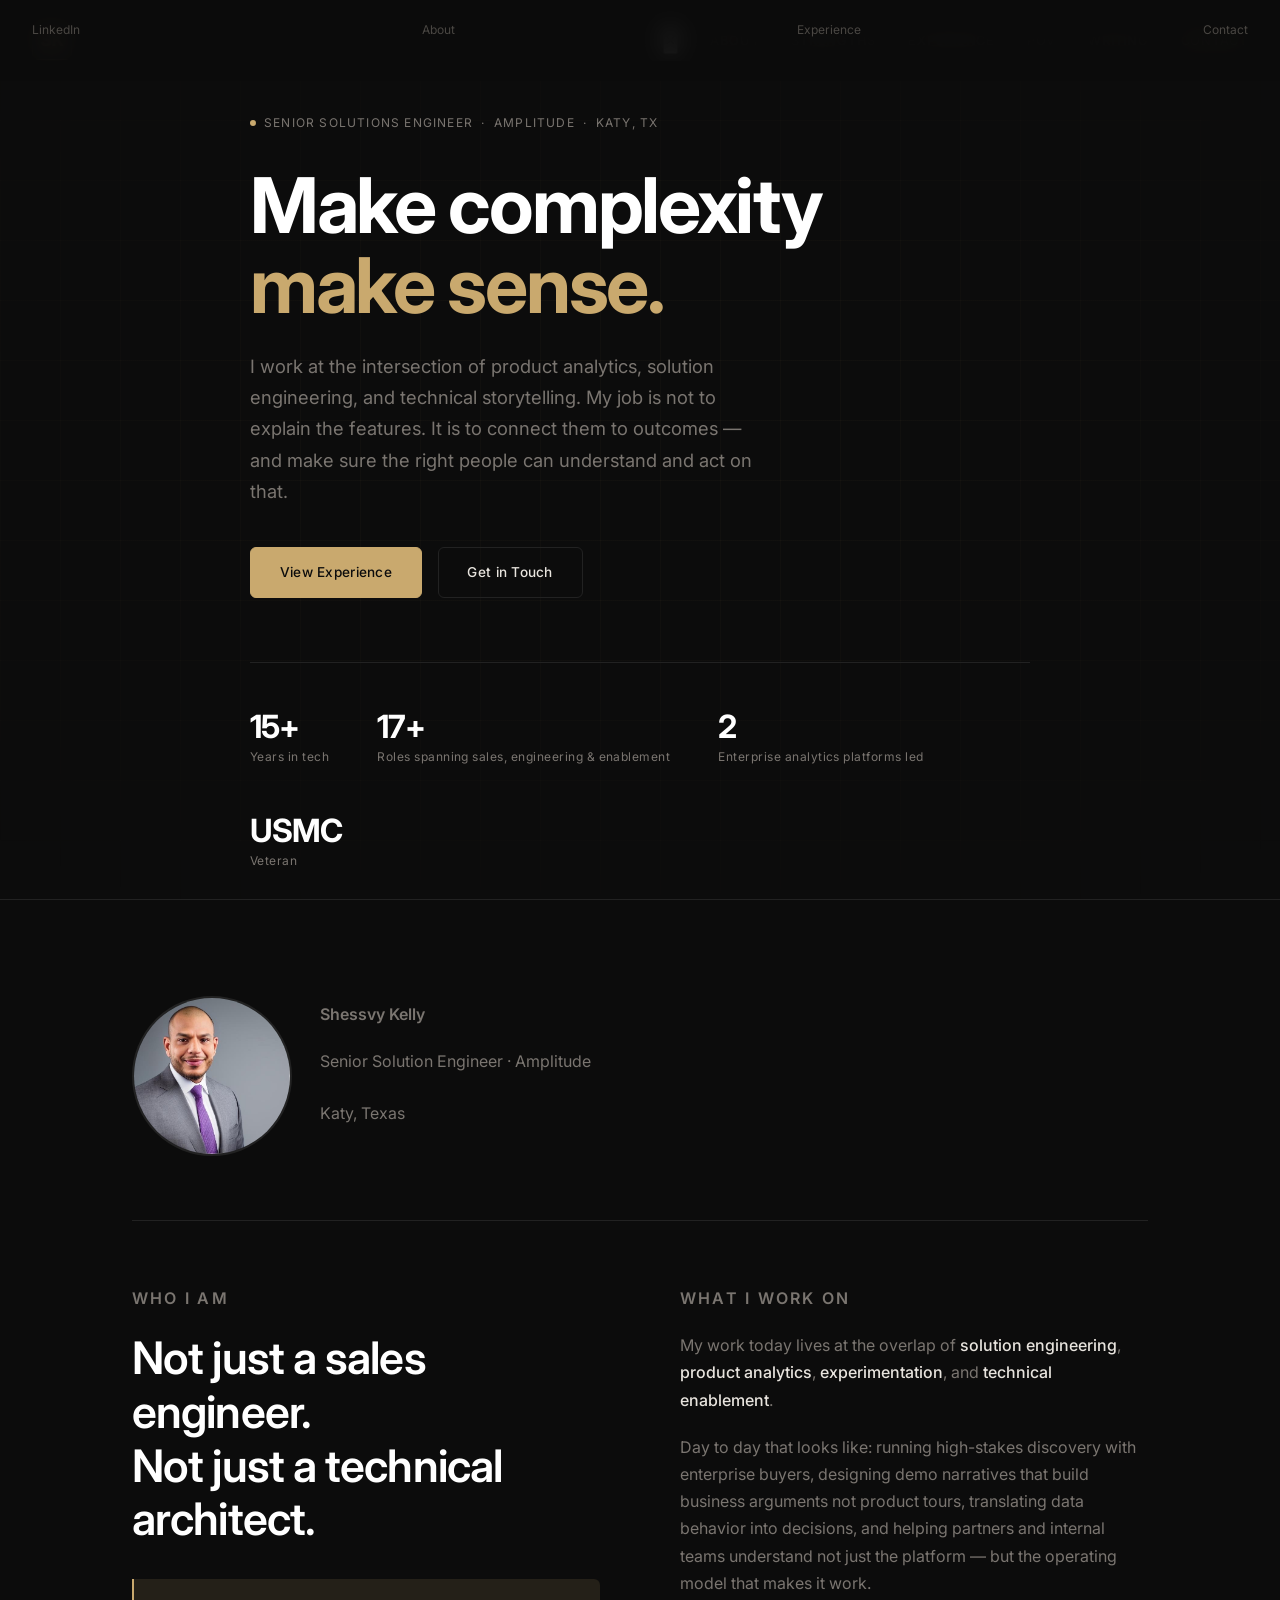
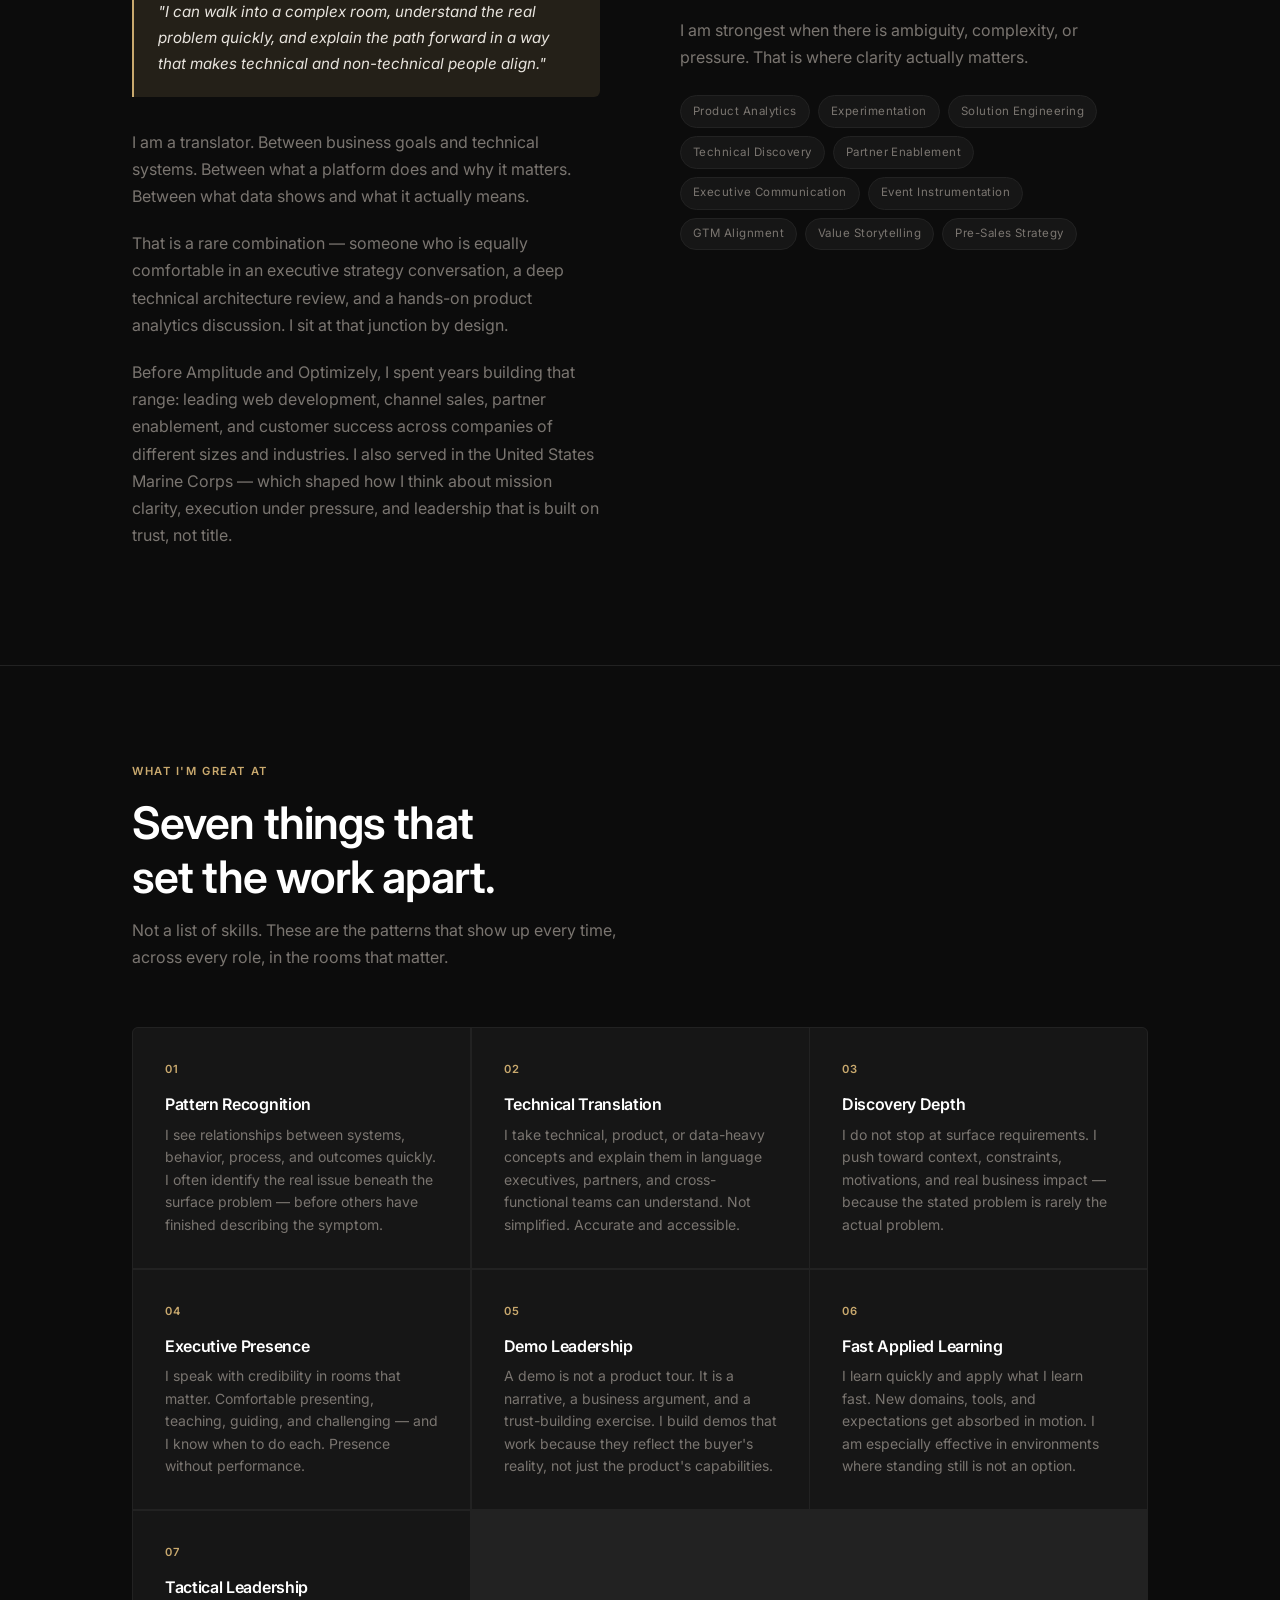
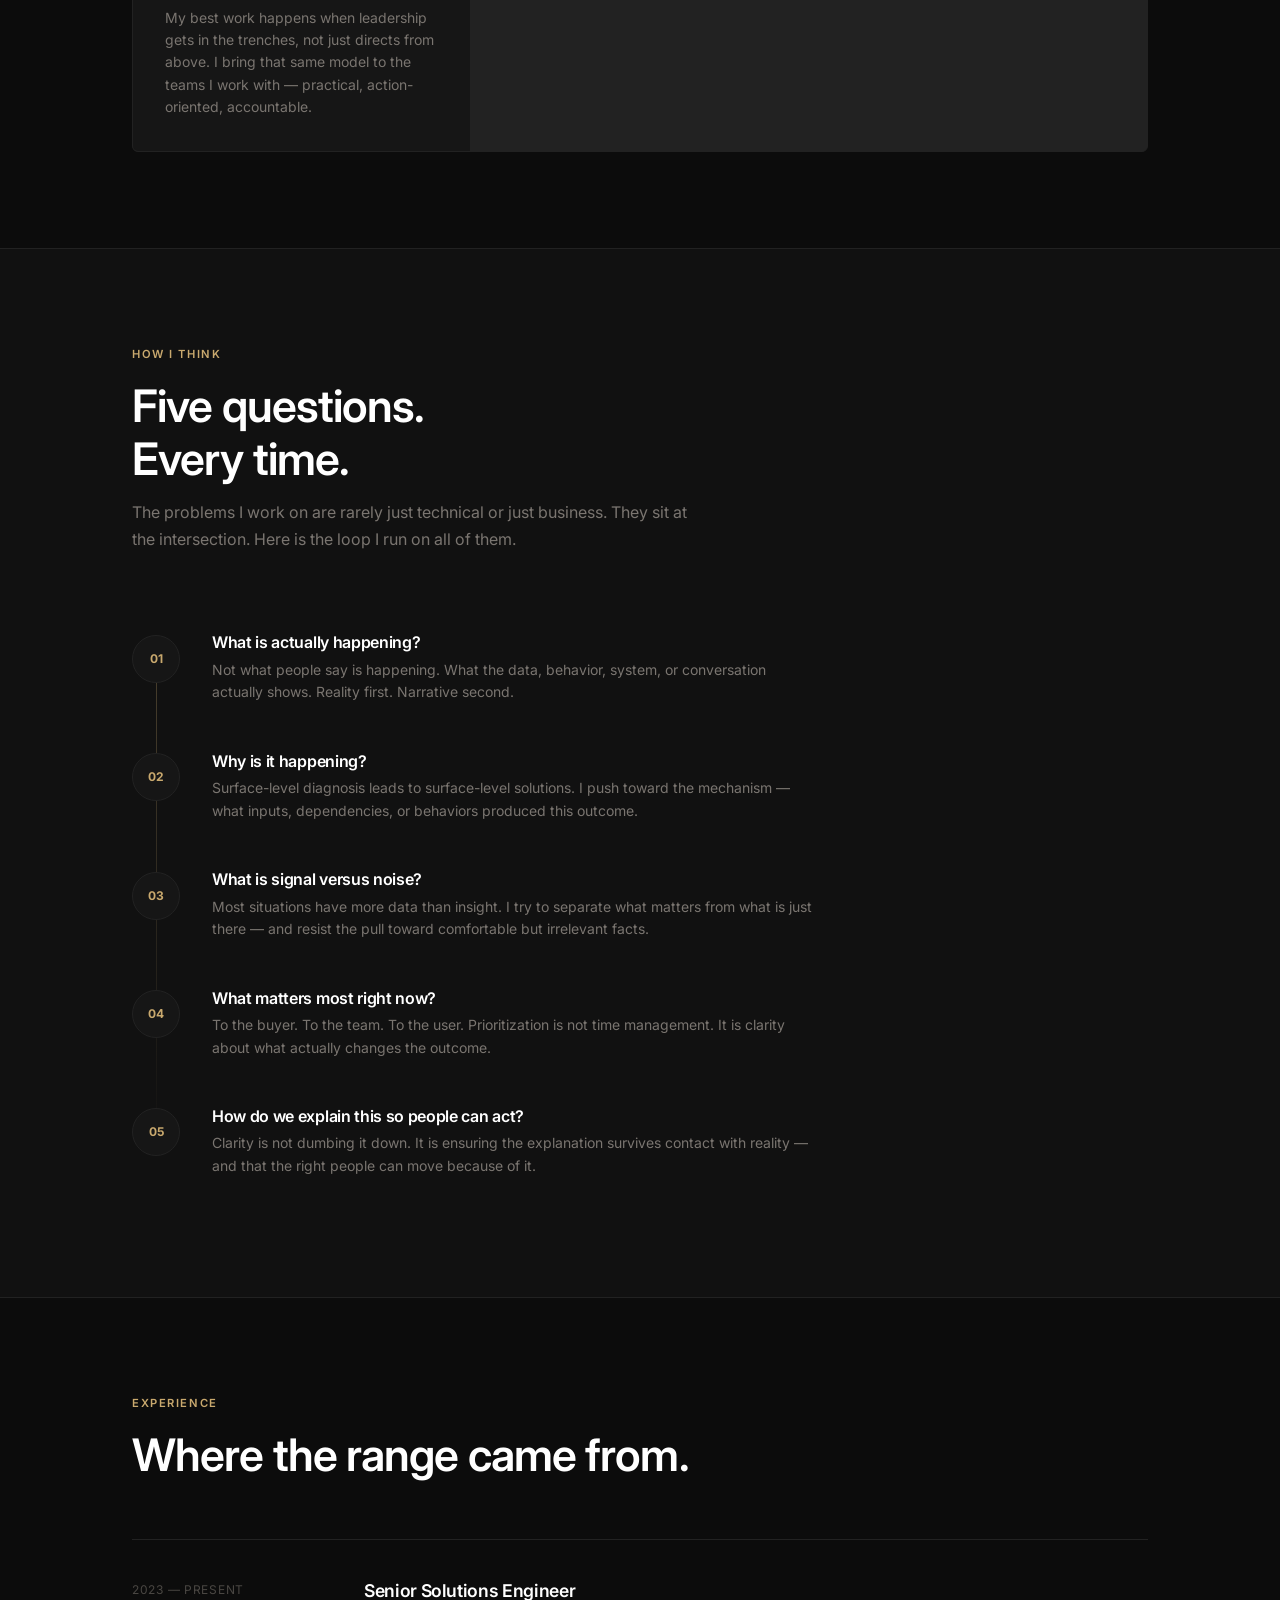
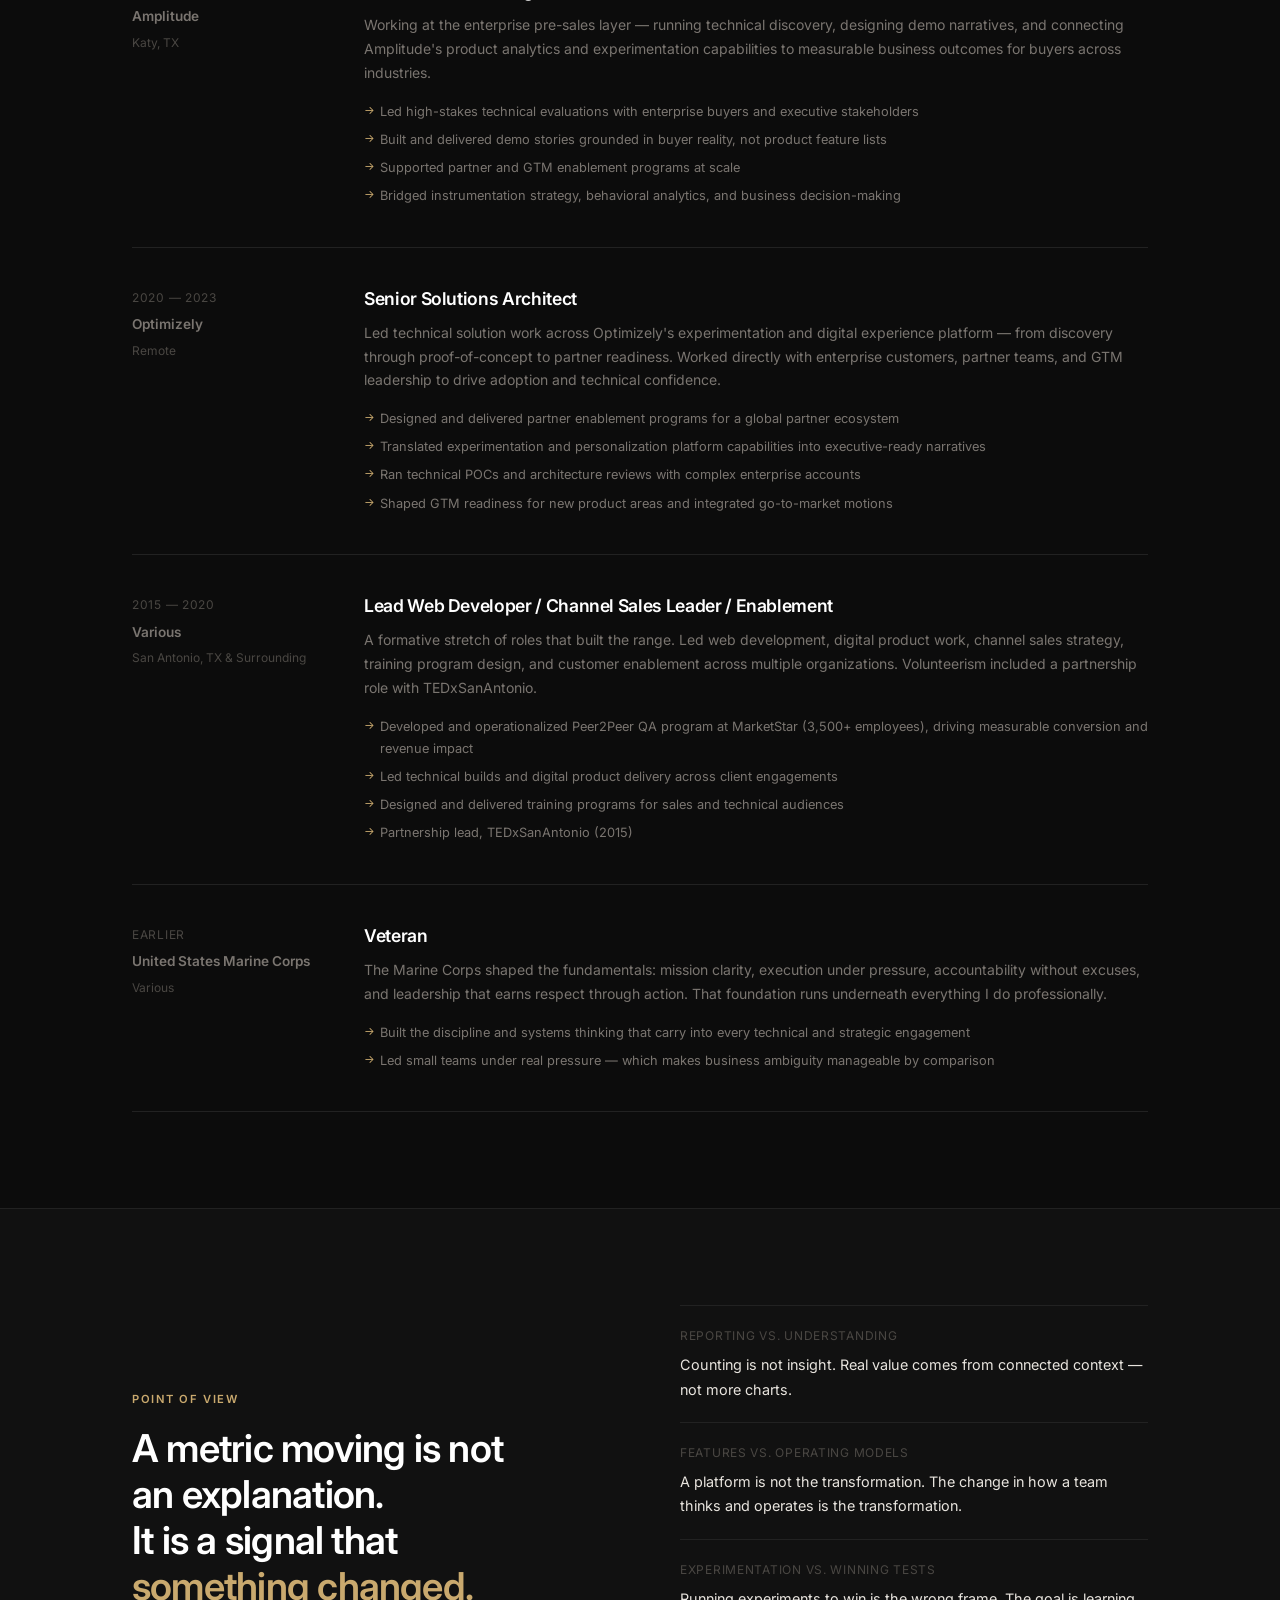
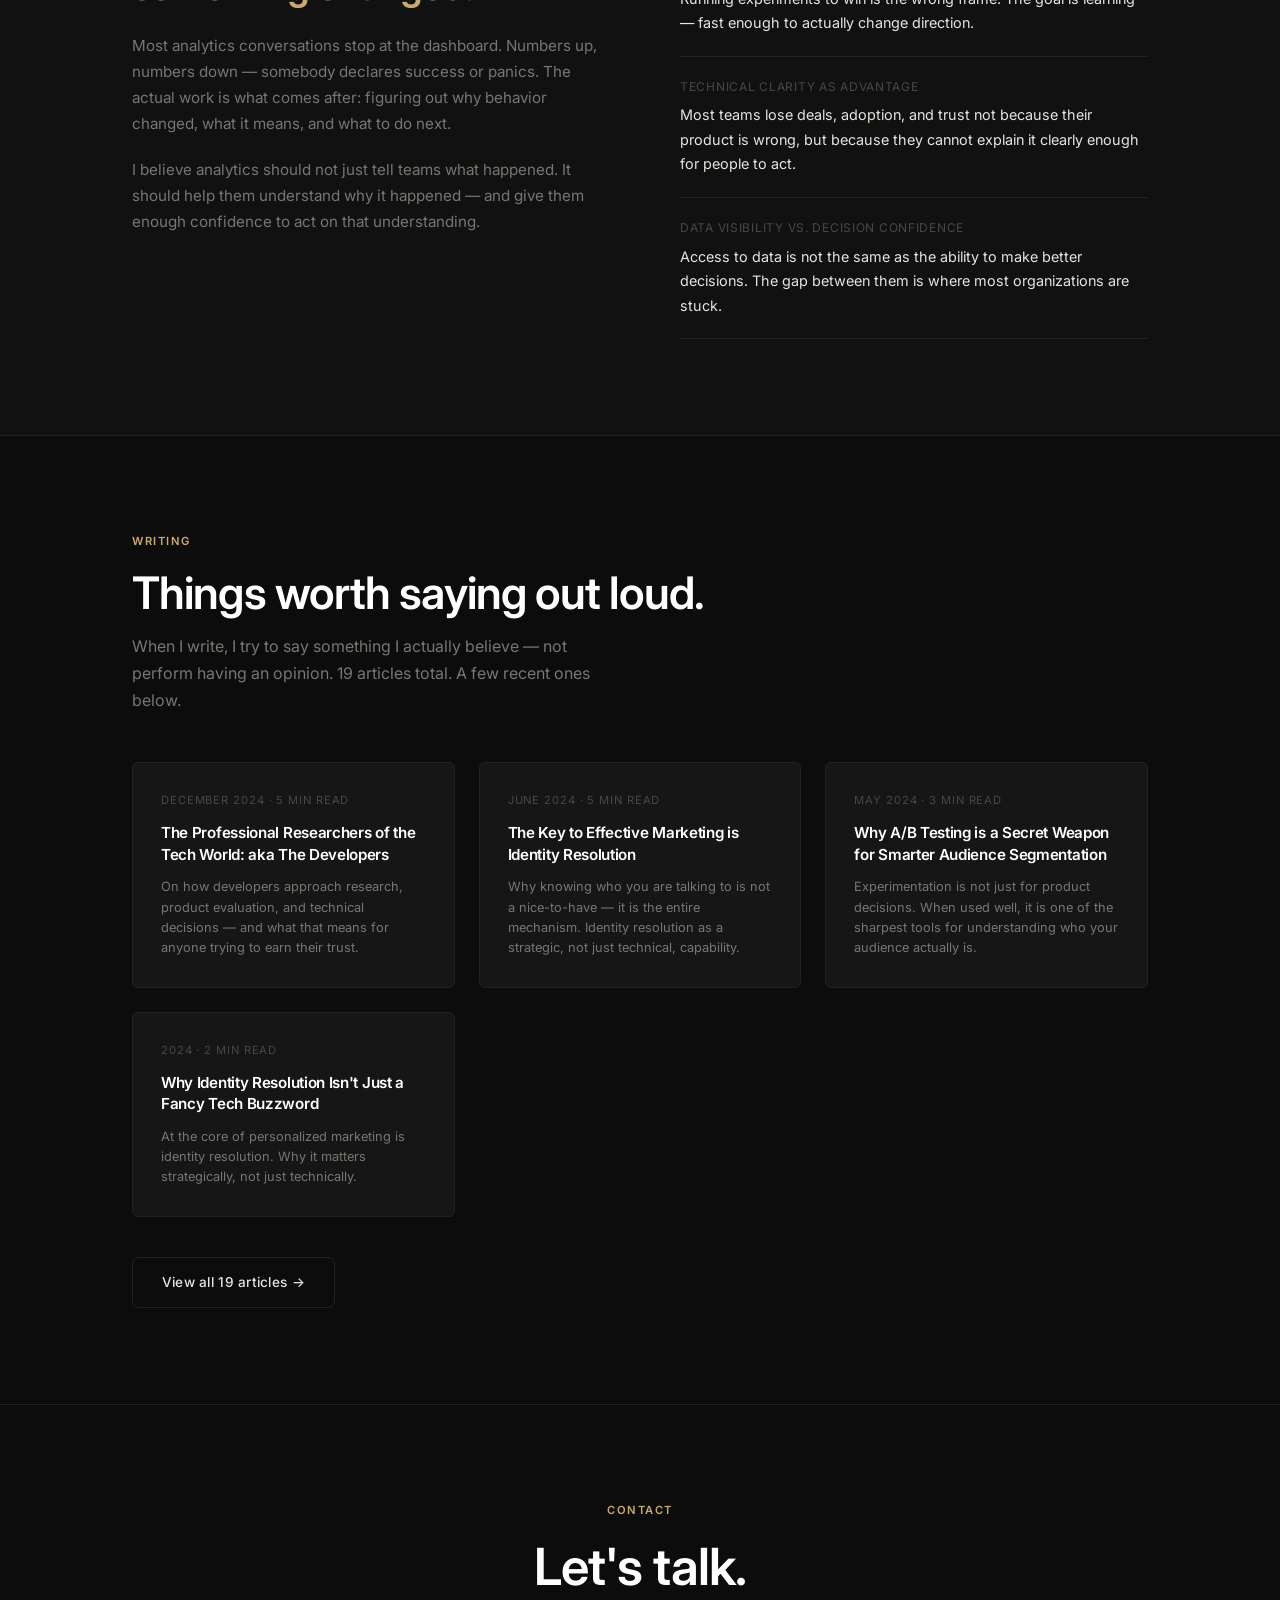
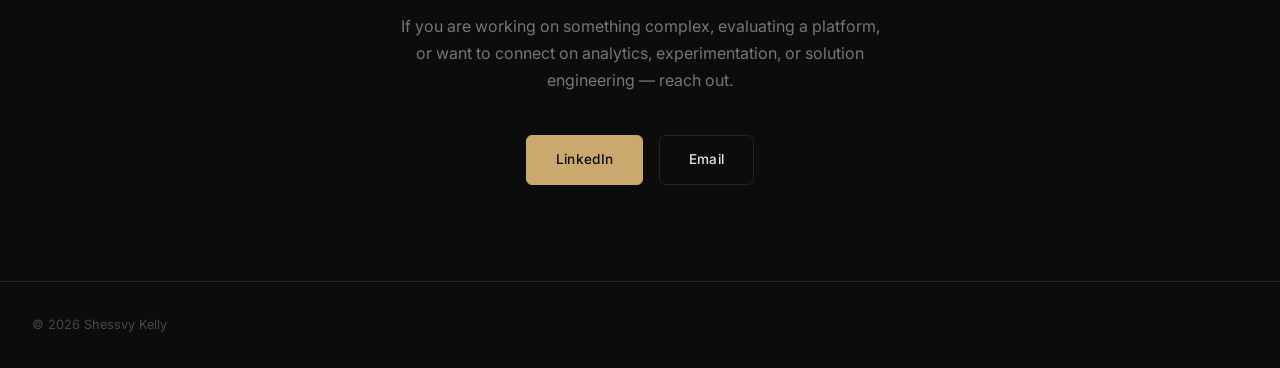
==== commit 5c740e9a: "Use PNG logo in nav — visible and clickable back to home" ====
--- a/index.html
+++ b/index.html
@@ -17,7 +17,8 @@
   <link rel="preconnect" href="https://fonts.gstatic.com" crossorigin />
   <link href="https://fonts.googleapis.com/css2?family=Inter:wght@400;500;600;700&display=swap" rel="stylesheet" />
 
-  <link rel="icon" type="image/svg+xml" href="favicon.svg" />
+  <link rel="icon" type="image/png" sizes="32x32" href="logo132px.png" />
+  <link rel="apple-touch-icon" sizes="128x128" href="logo128px.png" />
   <link rel="stylesheet" href="style.css" />
 </head>
 <body>
@@ -25,11 +26,7 @@
   <!-- ===== NAV ===== -->
   <nav>
     <a href="index.html" class="nav-logo">
-      <svg width="36" height="36" viewBox="0 0 64 64" xmlns="http://www.w3.org/2000/svg">
-        <rect width="64" height="64" rx="10" fill="#161616"/>
-        <rect x="1" y="1" width="62" height="62" rx="9" fill="none" stroke="#c9a96e" stroke-width="1.5" opacity="0.45"/>
-        <text x="32" y="44" font-family="Inter, -apple-system, sans-serif" font-size="28" font-weight="700" fill="#c9a96e" text-anchor="middle" letter-spacing="-1">SK</text>
-      </svg>
+      <img src="logo128px.png" alt="SK" class="nav-logo-img" />
     </a>
     <button class="nav-hamburger" aria-label="Open menu">&#9776;</button>
     <ul class="nav-links" id="nav-links">
--- a/style.css
+++ b/style.css
@@ -85,9 +85,10 @@
 }
 
 .nav-logo-img {
-  width: 36px;
-  height: 36px;
+  width: 40px;
+  height: 40px;
   display: block;
+  border-radius: 8px;
 }
 
 .nav-links {
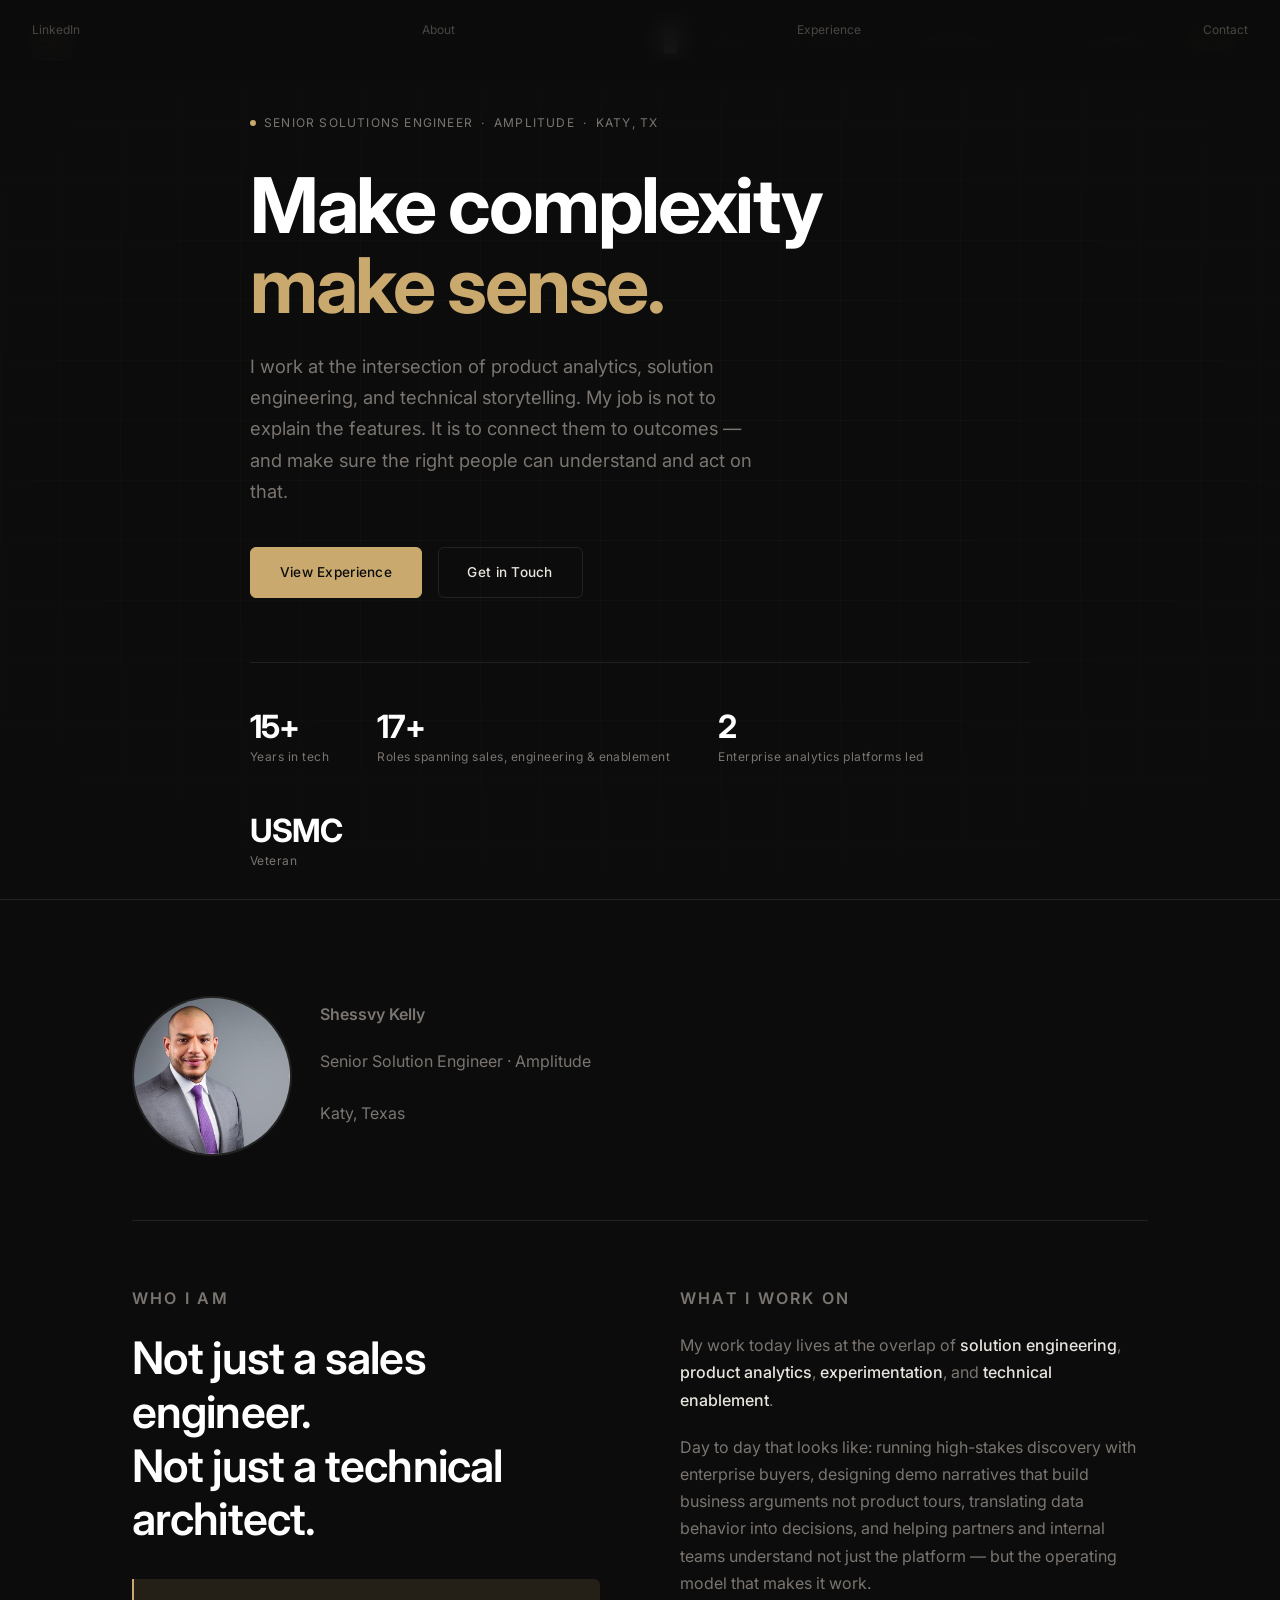
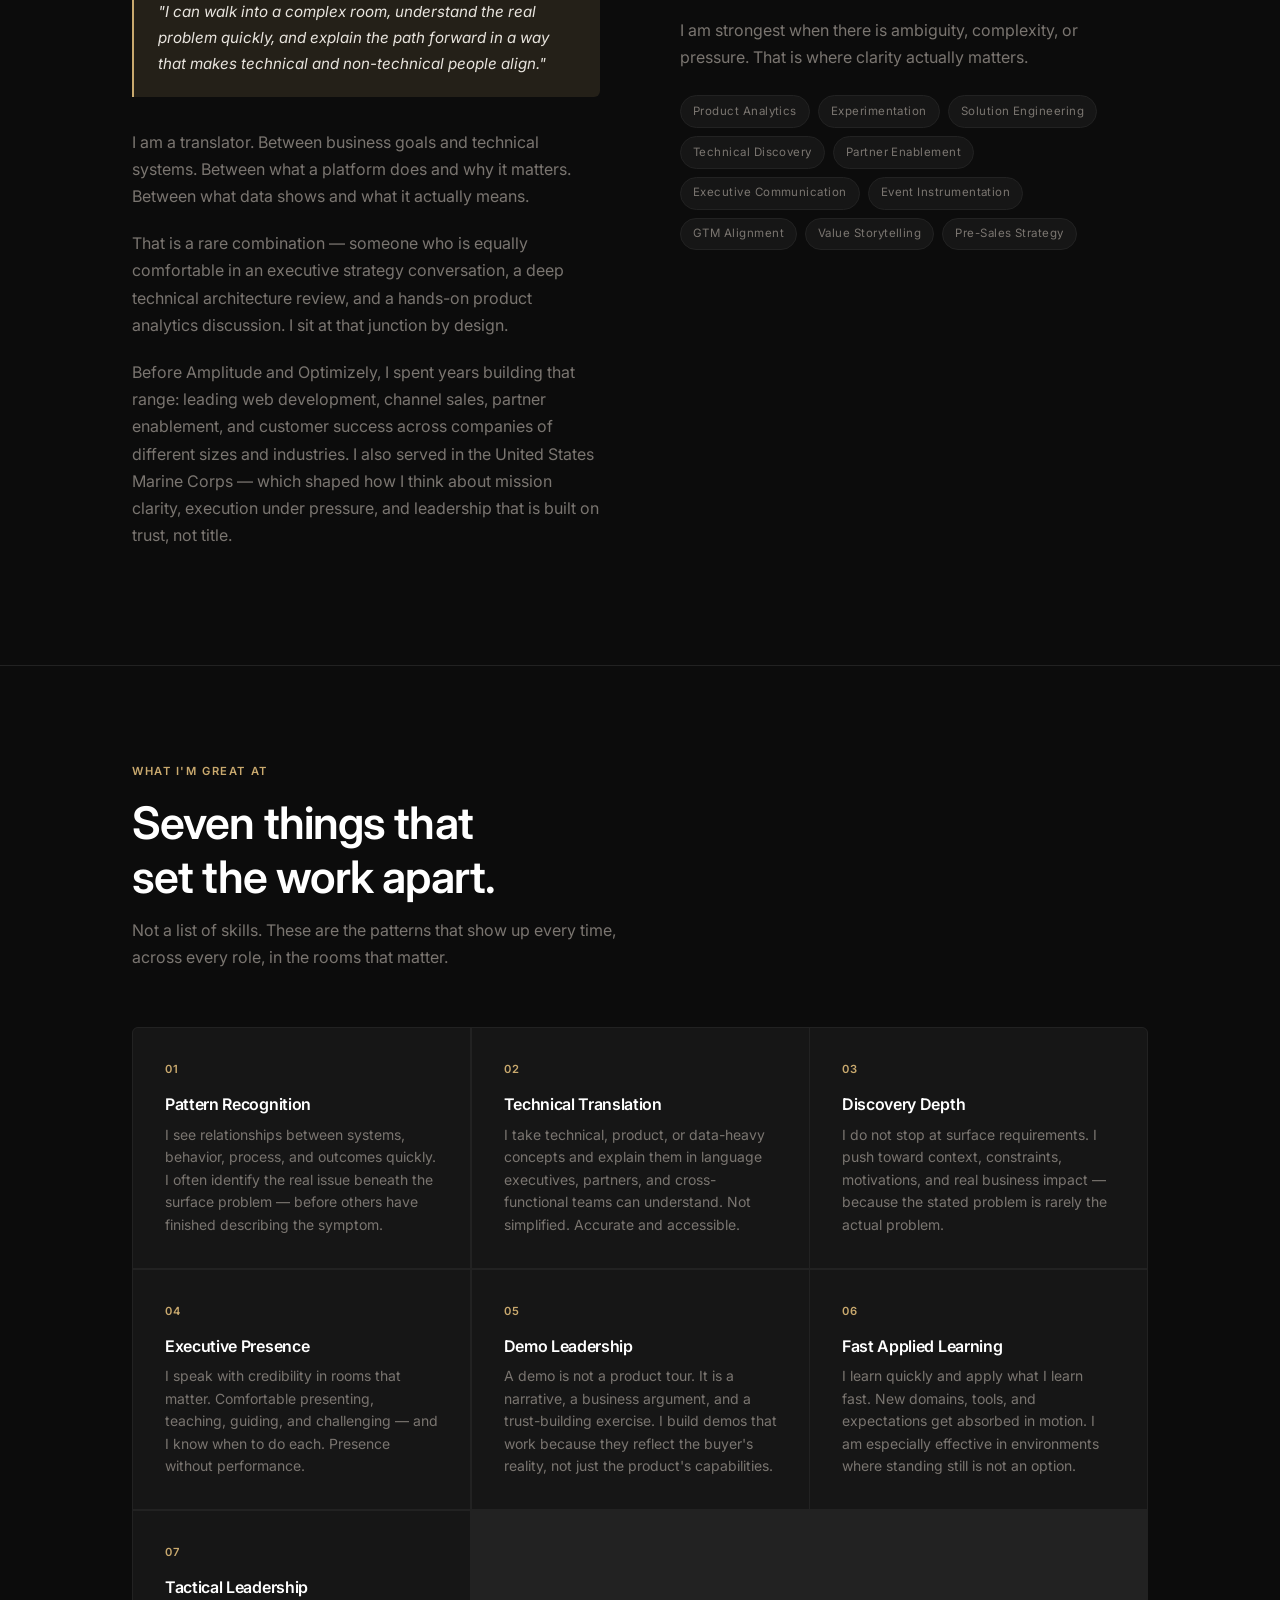
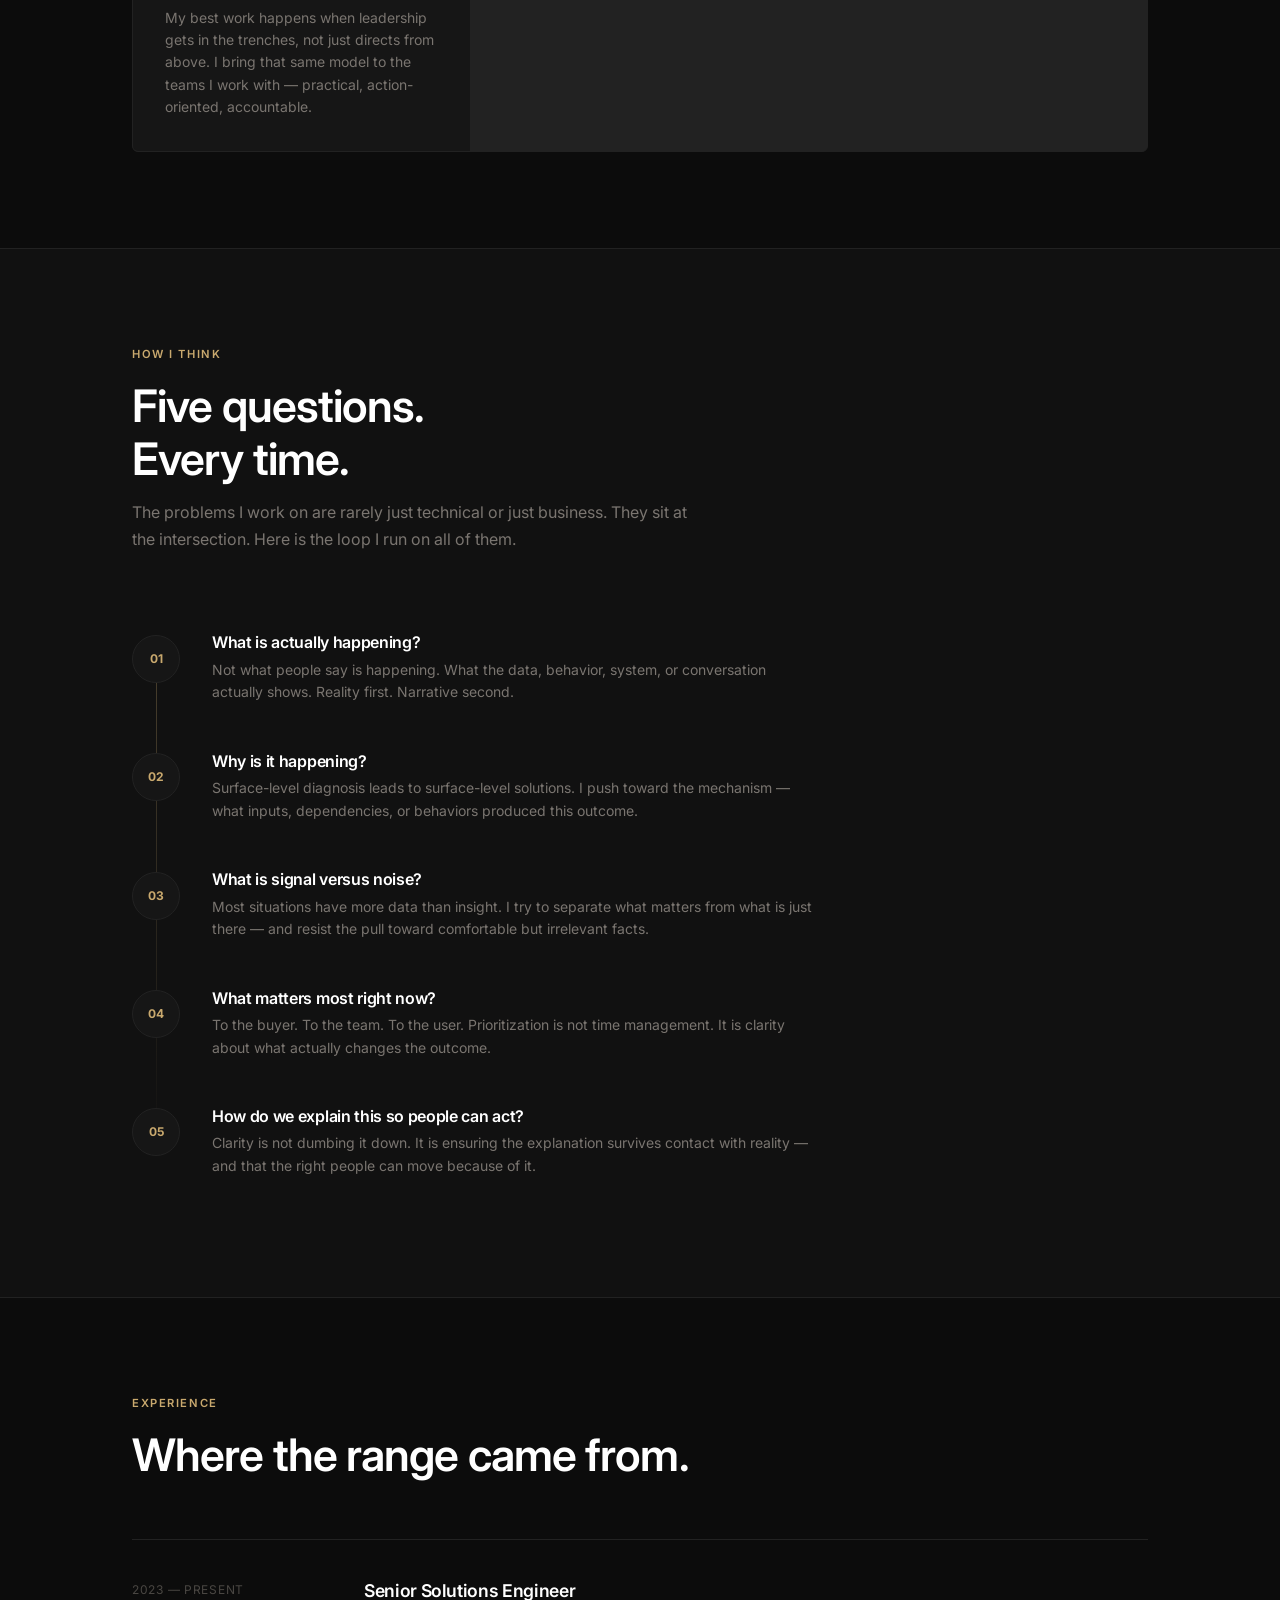
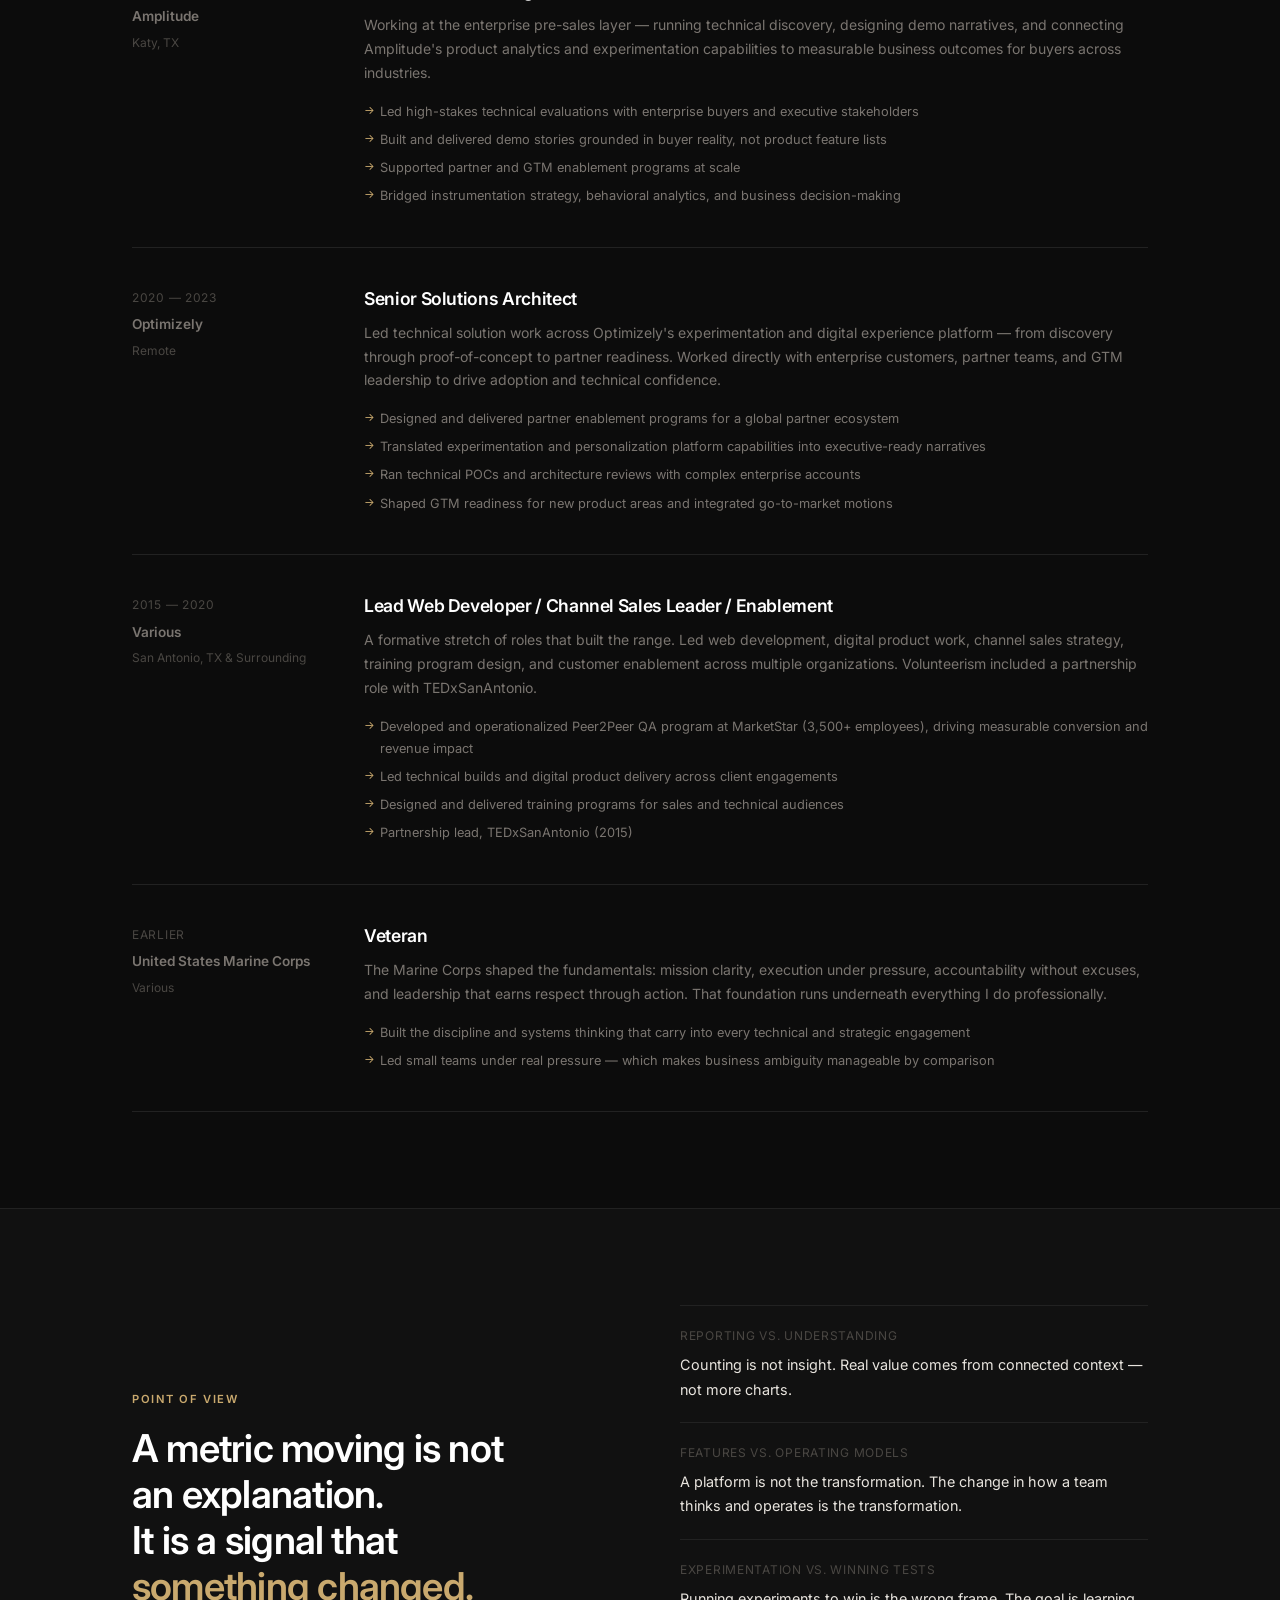
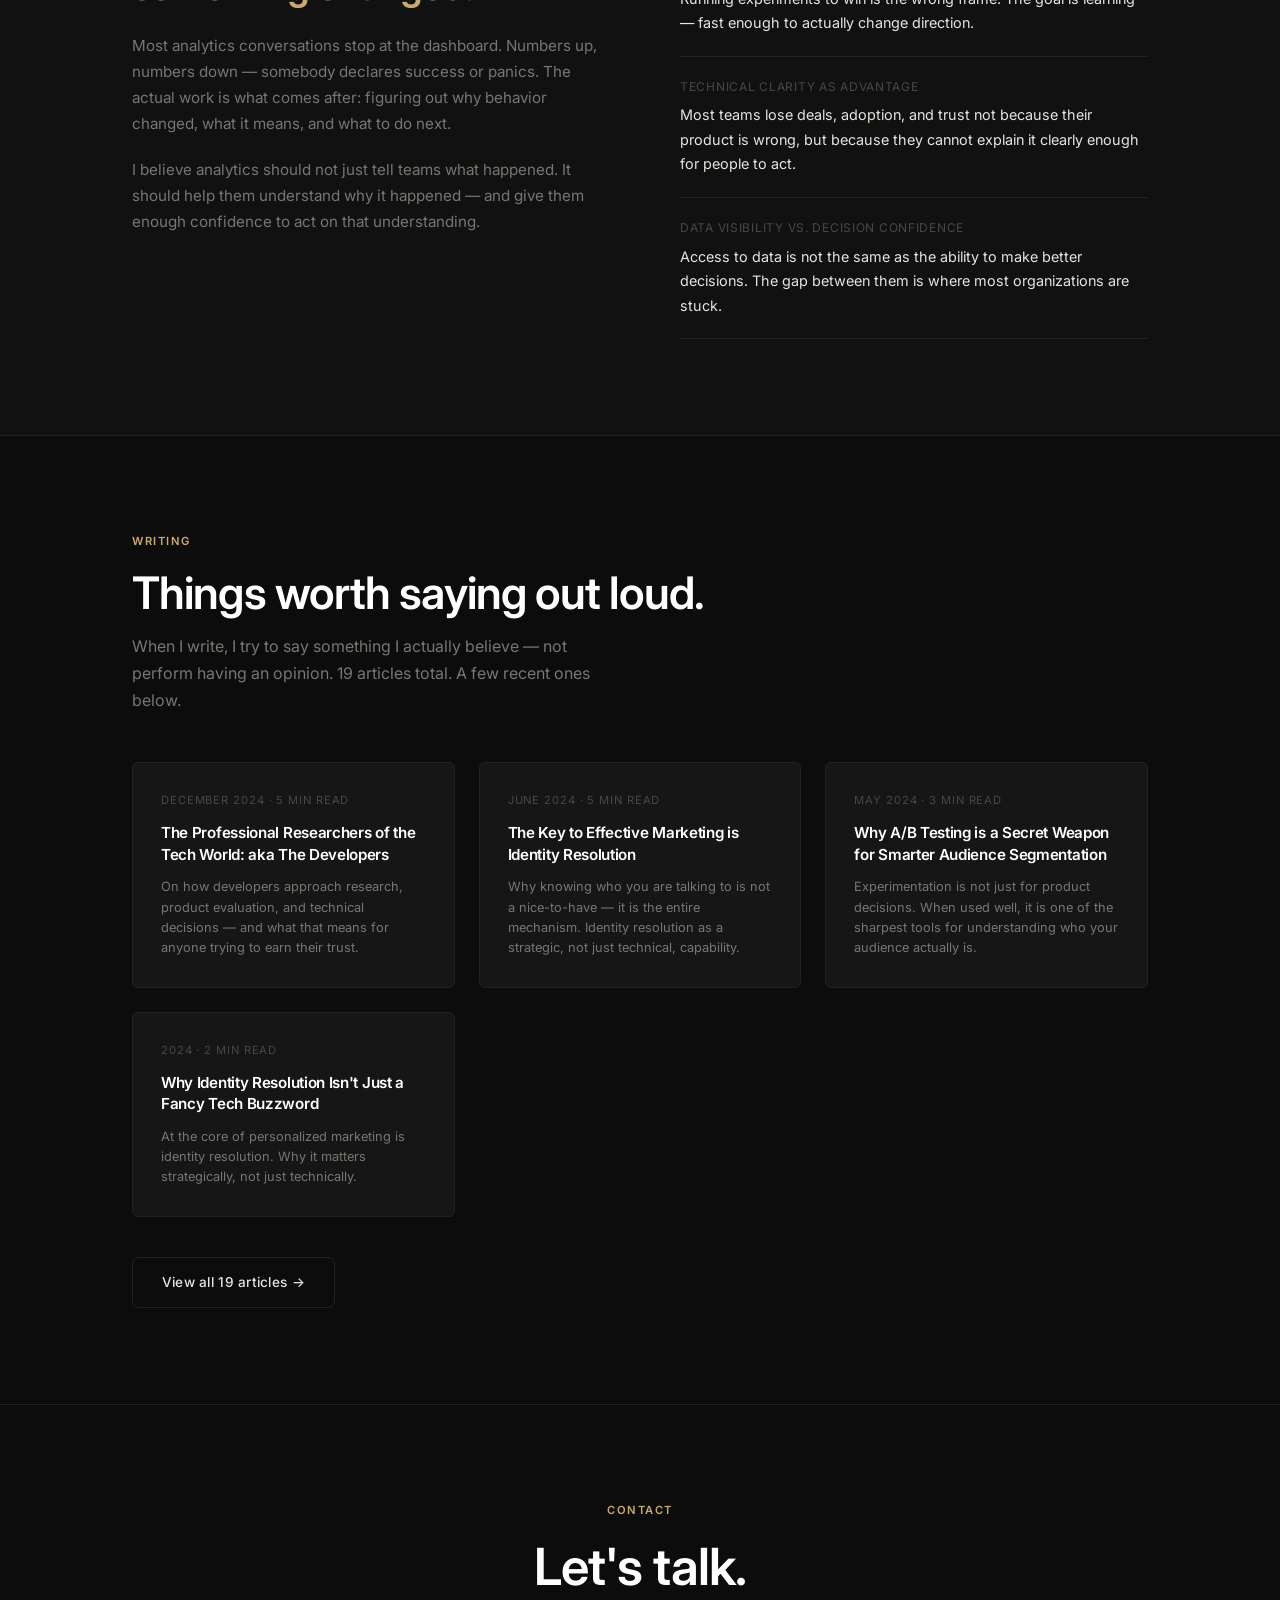
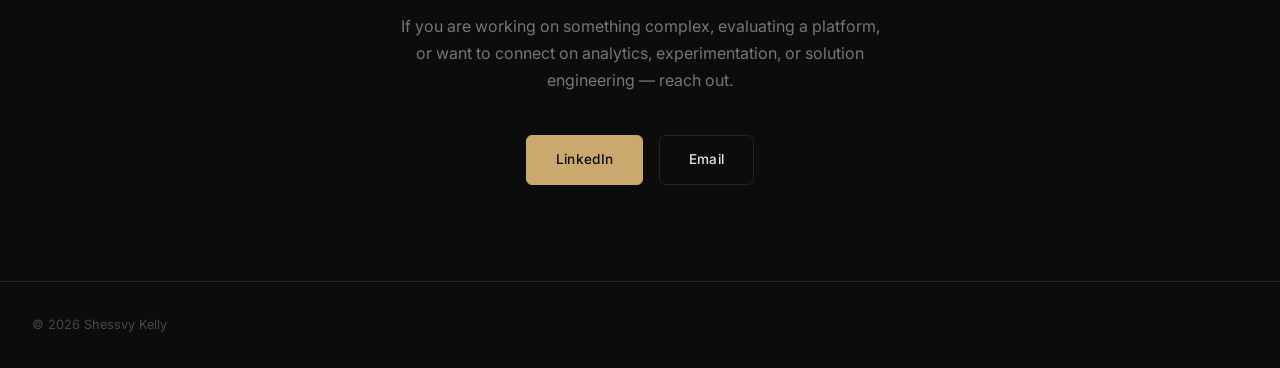
==== commit 3c78d168: "Fix logo.svg with system fonts — renders correctly as img in nav" ====
--- a/index.html
+++ b/index.html
@@ -26,7 +26,7 @@
   <!-- ===== NAV ===== -->
   <nav>
     <a href="index.html" class="nav-logo">
-      <img src="logo128px.png" alt="SK" class="nav-logo-img" />
+      <img src="logo.svg" alt="SK" class="nav-logo-img" />
     </a>
     <button class="nav-hamburger" aria-label="Open menu">&#9776;</button>
     <ul class="nav-links" id="nav-links">
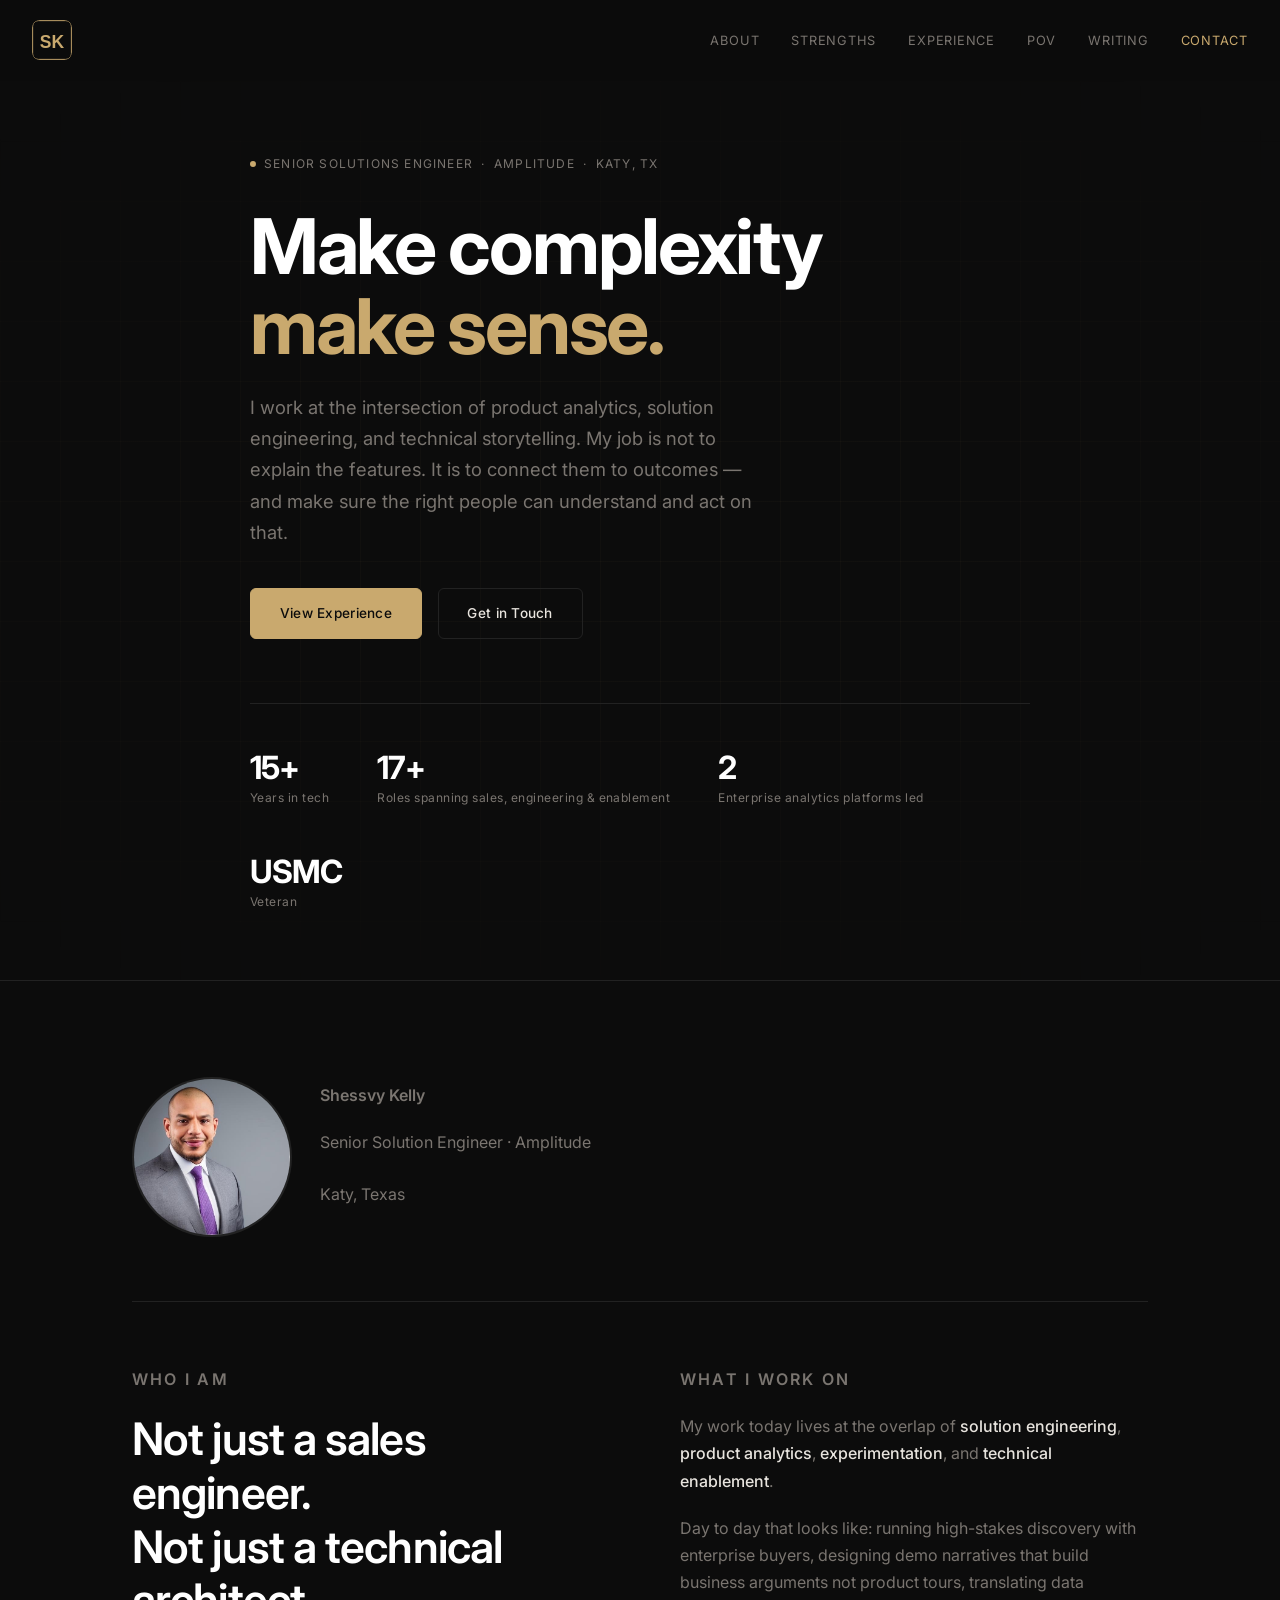
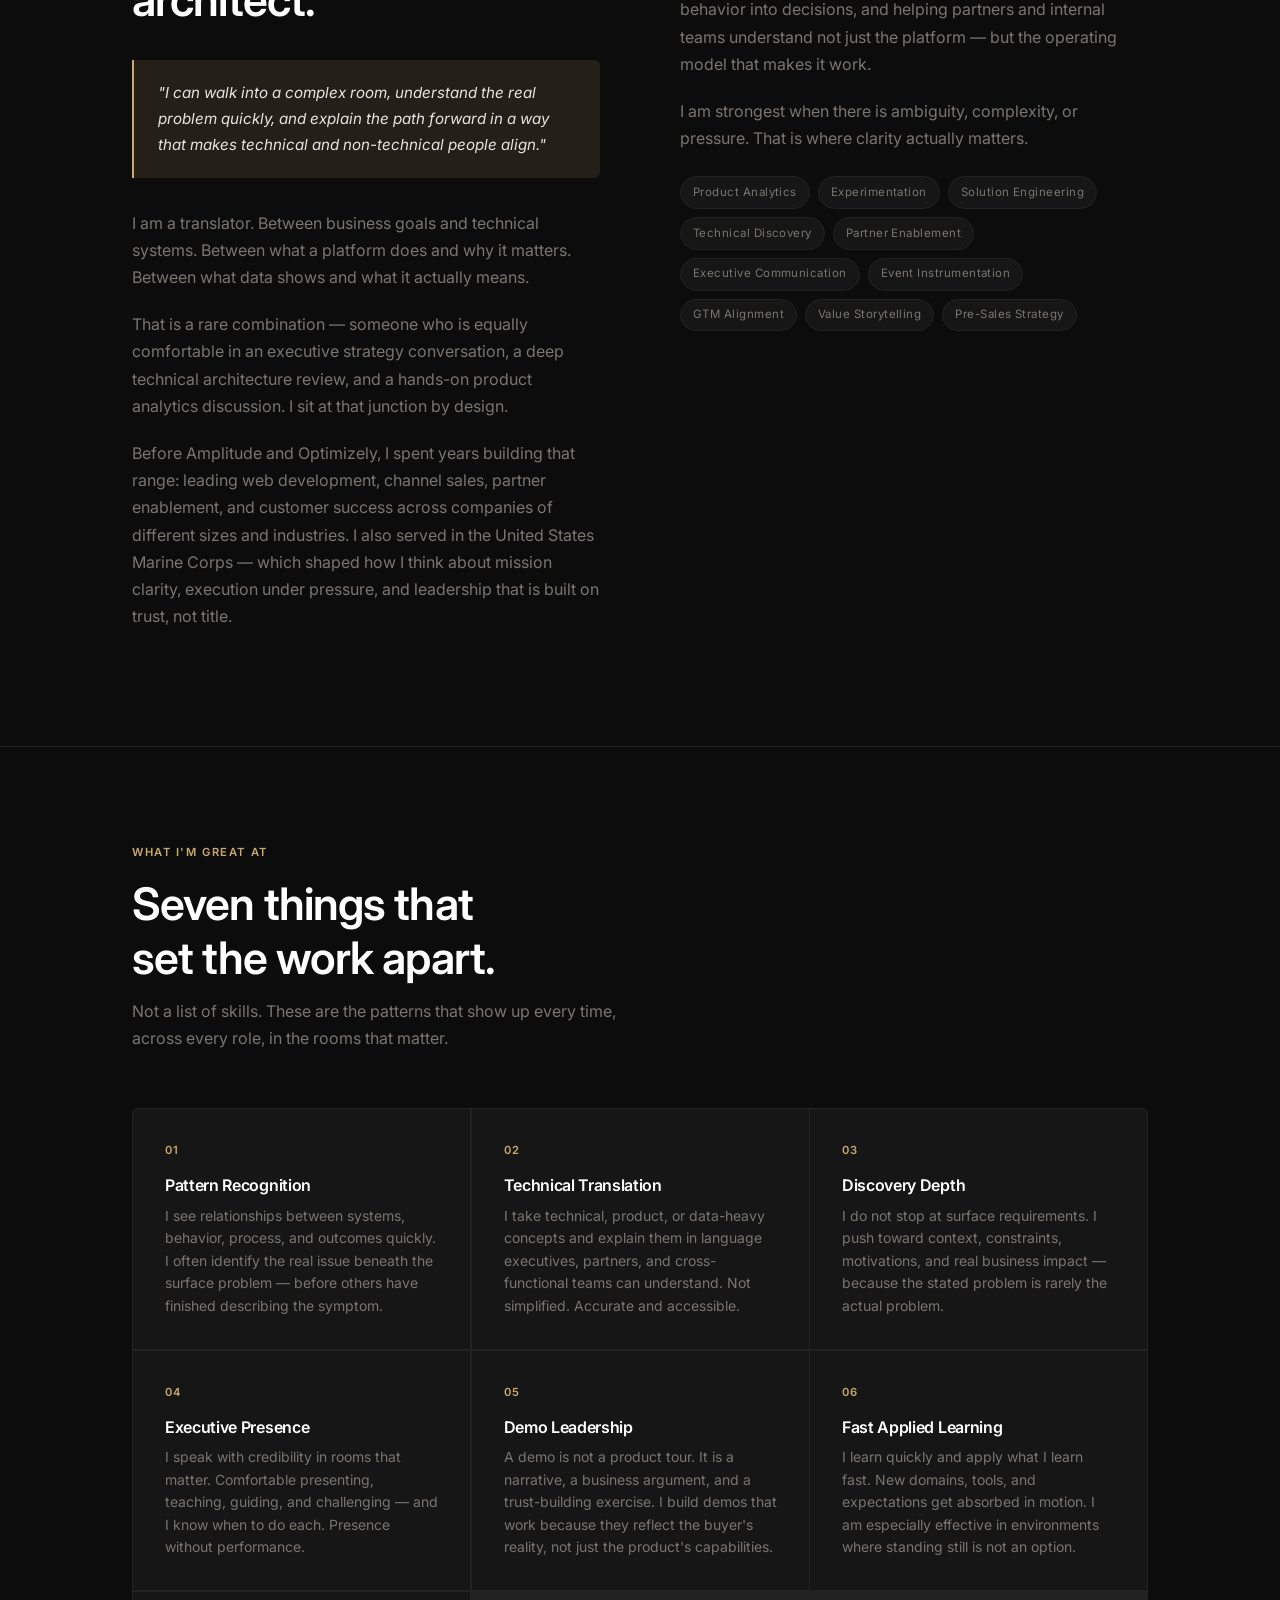
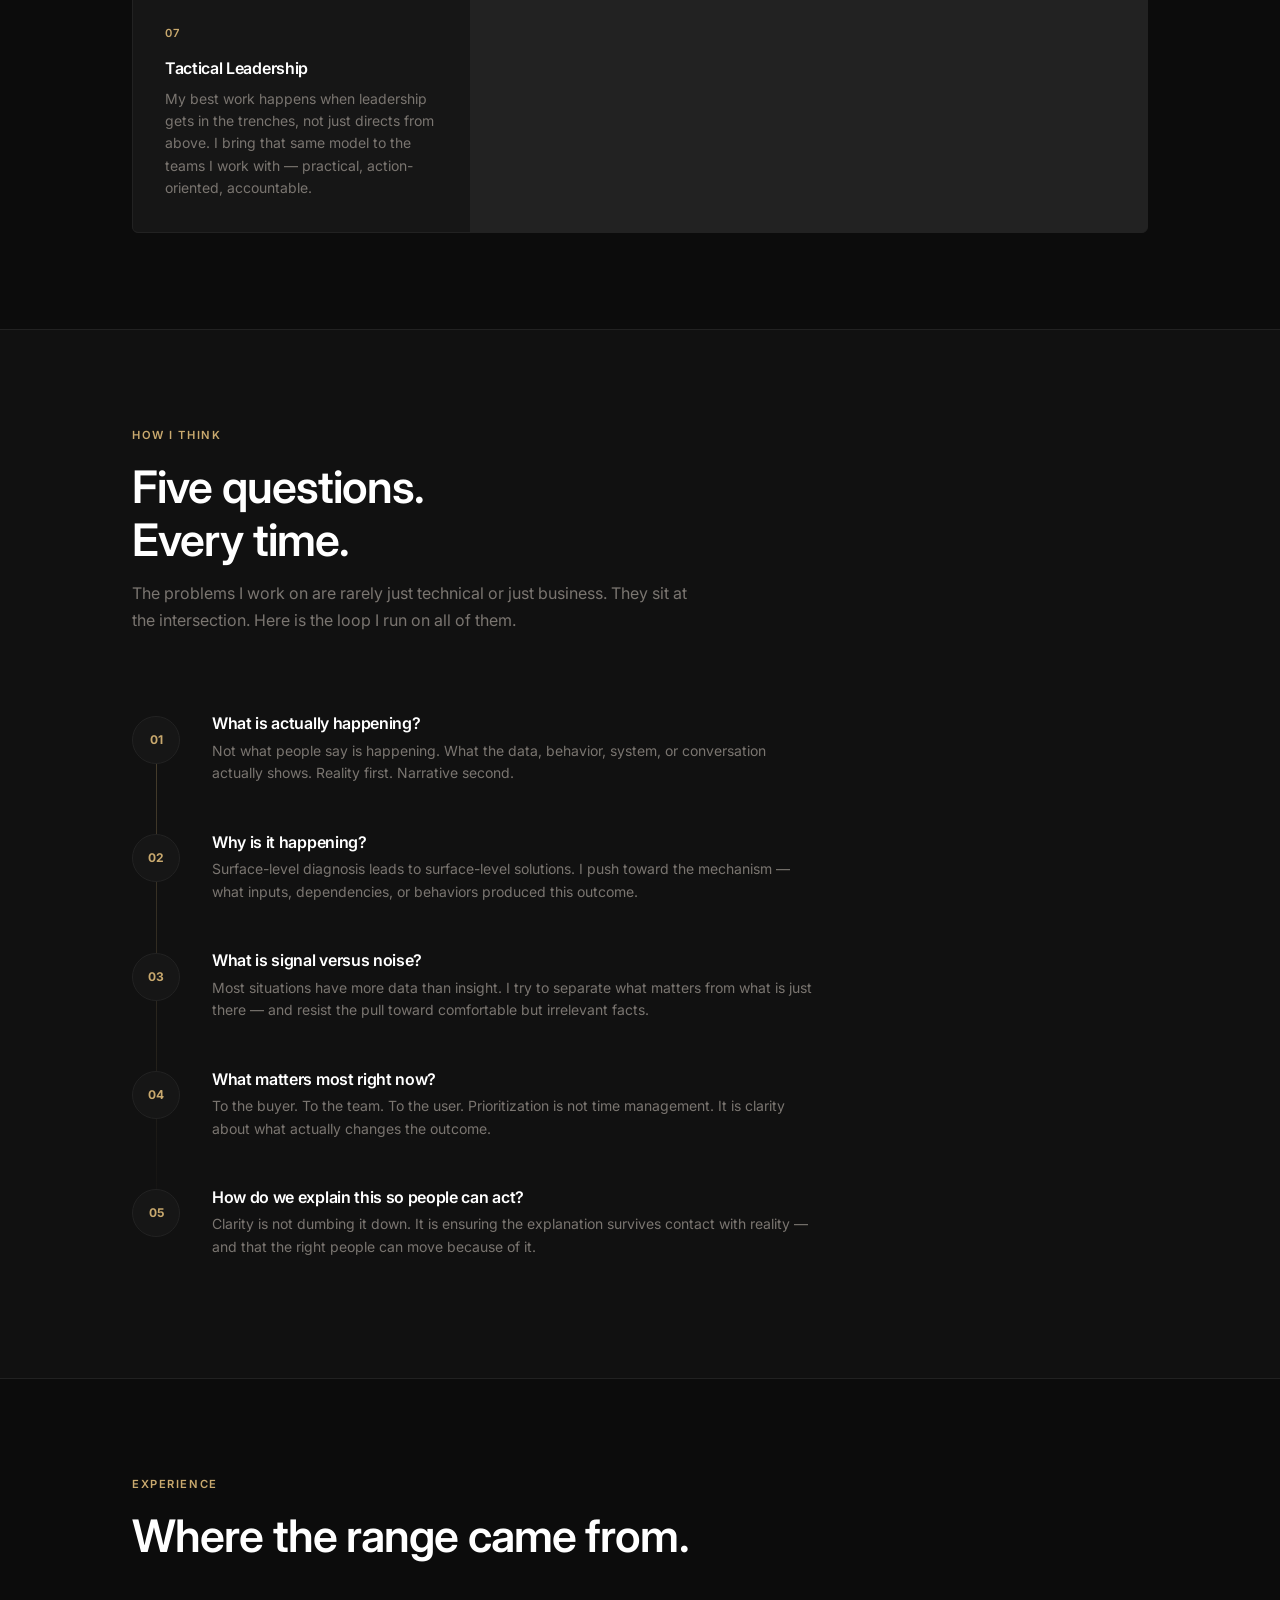
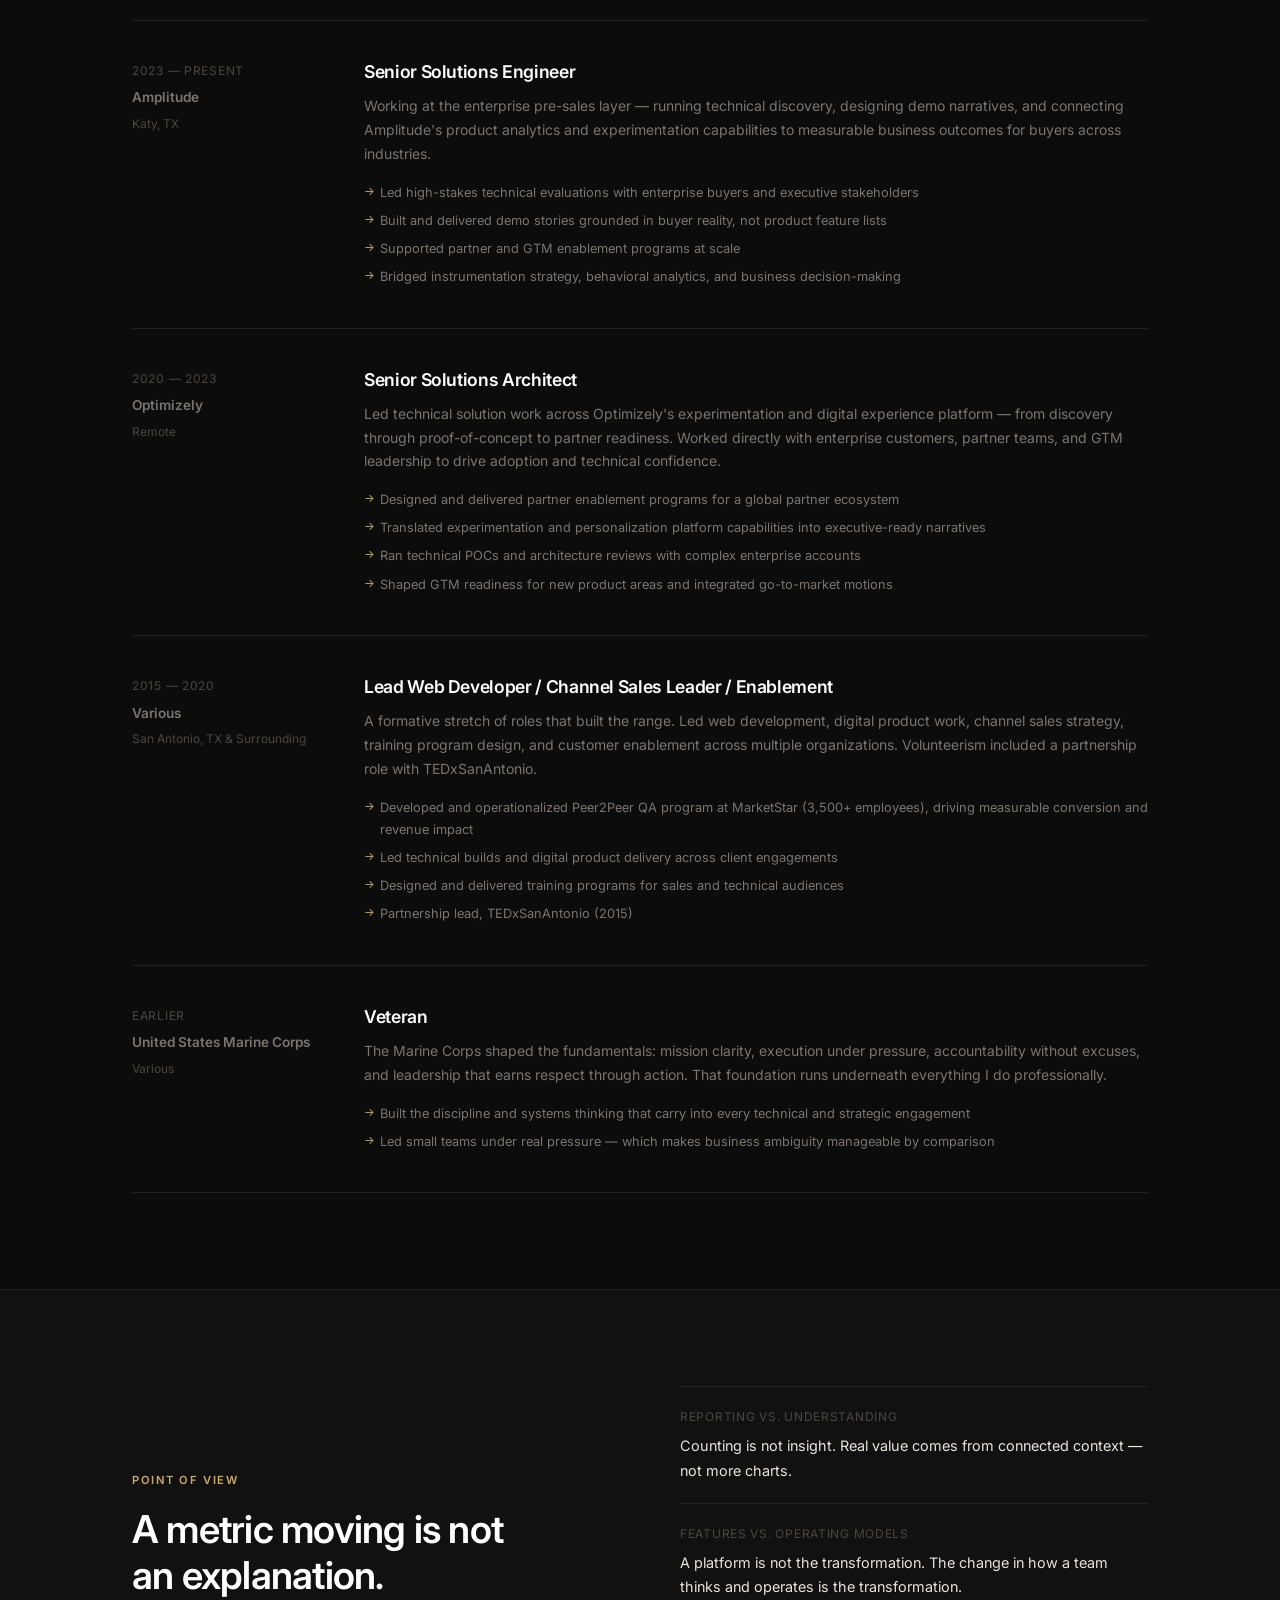
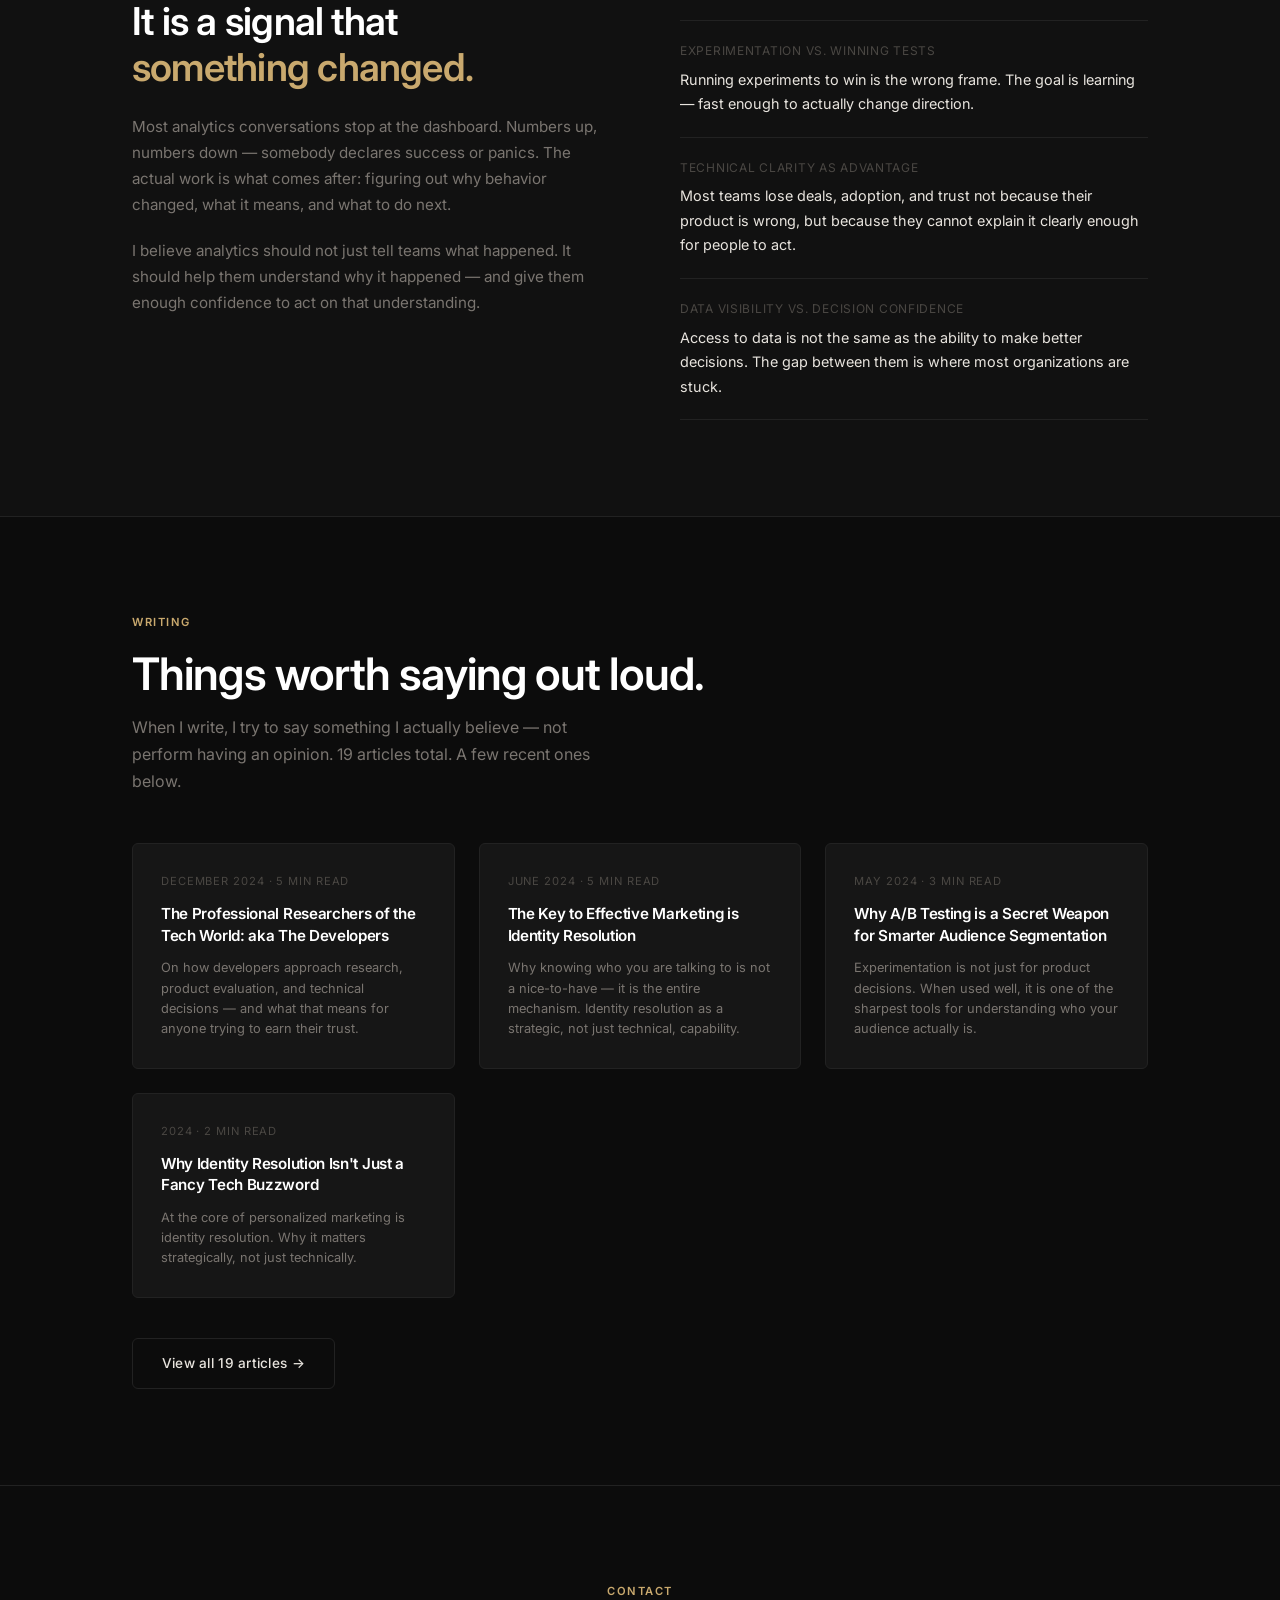
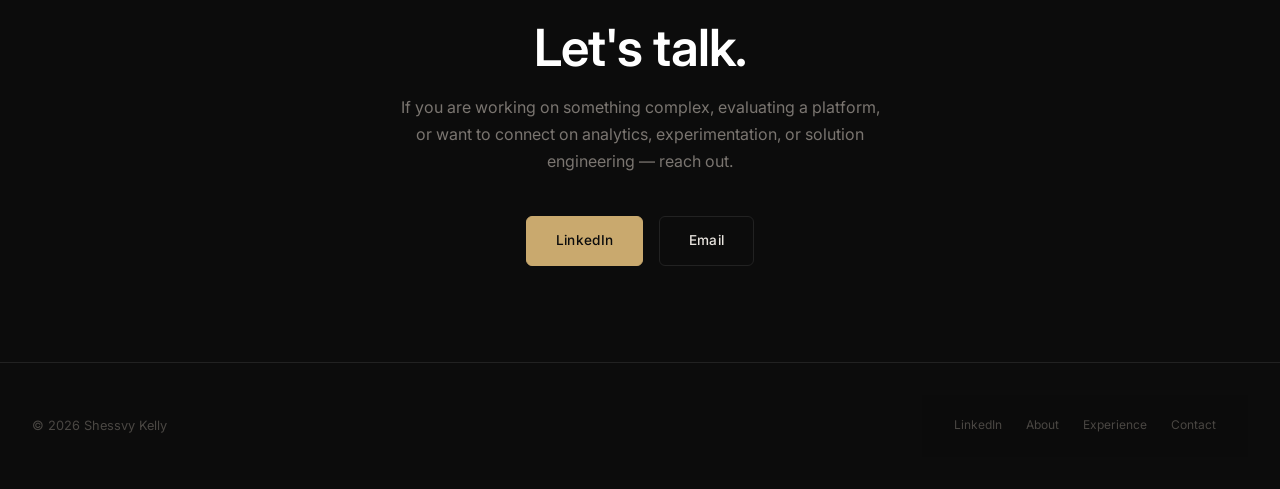
==== commit fd2367ea: "Add Datadog RUM snippet to index.html https://claude.ai/code/session_01FQun1uX8r9wG4FiaiCzBF1" ====
--- a/index.html
+++ b/index.html
@@ -20,6 +20,30 @@
   <link rel="icon" type="image/png" sizes="32x32" href="logo132px.png" />
   <link rel="apple-touch-icon" sizes="128x128" href="logo128px.png" />
   <link rel="stylesheet" href="style.css" />
+
+  <!-- Datadog RUM -->
+  <script>
+    (function(h,o,u,n,d) {
+      h=h[d]=h[d]||{q:[],onReady:function(c){h.q.push(c)}}
+      d=o.createElement(u);d.async=1;d.src=n;d.crossOrigin=''
+      n=o.getElementsByTagName(u)[0];n.parentNode.insertBefore(d,n)
+    })(window,document,'script','https://www.datadoghq-browser-agent.com/us5/v7/datadog-rum.js','DD_RUM')
+    window.DD_RUM.onReady(function() {
+      window.DD_RUM.init({
+          applicationId: 'a935dcbd-8c27-4593-ac9b-24583ec337fc',
+          clientToken: 'pub74c585990544770ee7f5a7a0e899f799',
+          site: 'us5.datadoghq.com',
+          service: '<SERVICE_NAME>',
+          env: '<ENV_NAME>',
+          version: '<VERSION_NUMBER>',
+          sessionSampleRate: 100,
+          sessionReplaySampleRate: 20,
+          trackResources: true,
+          trackUserInteractions: true,
+          trackLongTasks: true,
+      });
+    })
+  </script>
 </head>
 <body>
 
--- a/style.css
+++ b/style.css
@@ -61,10 +61,7 @@
 
 /* ===== NAV ===== */
 nav {
-  position: fixed;
-  top: 0;
-  left: 0;
-  right: 0;
+  position: static;
   z-index: 100;
   padding: 1.25rem 2rem;
   display: flex;
@@ -115,6 +112,10 @@
   color: var(--accent) !important;
 }
 
+.nav-close {
+  display: none;
+}
+
 .nav-hamburger {
   display: none;
   background: none;
@@ -134,7 +135,7 @@
   font-size: 0.78rem;
   color: var(--text-muted);
   text-decoration: none;
-  padding: 5rem 2rem 0;
+  padding: 1.5rem 2rem 0;
   max-width: var(--max-width);
   margin: 0 auto;
   transition: color var(--transition);
@@ -173,7 +174,7 @@
   min-height: 100vh;
   display: flex;
   align-items: center;
-  padding: 5rem 0 0;
+  padding: 0;
   border-bottom: 1px solid var(--border);
   position: relative;
   overflow: hidden;
@@ -809,27 +810,34 @@
     display: none;
     position: fixed;
     top: 0; left: 0; right: 0; bottom: 0;
-    background: var(--bg);
+    background: #ffffff;
     flex-direction: column;
     align-items: center;
     justify-content: center;
     gap: 2.5rem;
-    z-index: 99;
+    z-index: 200;
   }
 
   .nav-links.open { display: flex; }
 
   .nav-links a {
     font-size: 1.1rem;
+    color: #111111;
   }
 
+  .nav-links a:hover {
+    color: var(--accent);
+    opacity: 1;
+  }
+
   .nav-close {
+    display: block;
     position: absolute;
     top: 1.5rem;
     right: 1.5rem;
     background: none;
     border: none;
-    color: var(--text-muted);
+    color: #111111;
     font-size: 1.5rem;
     cursor: pointer;
   }
